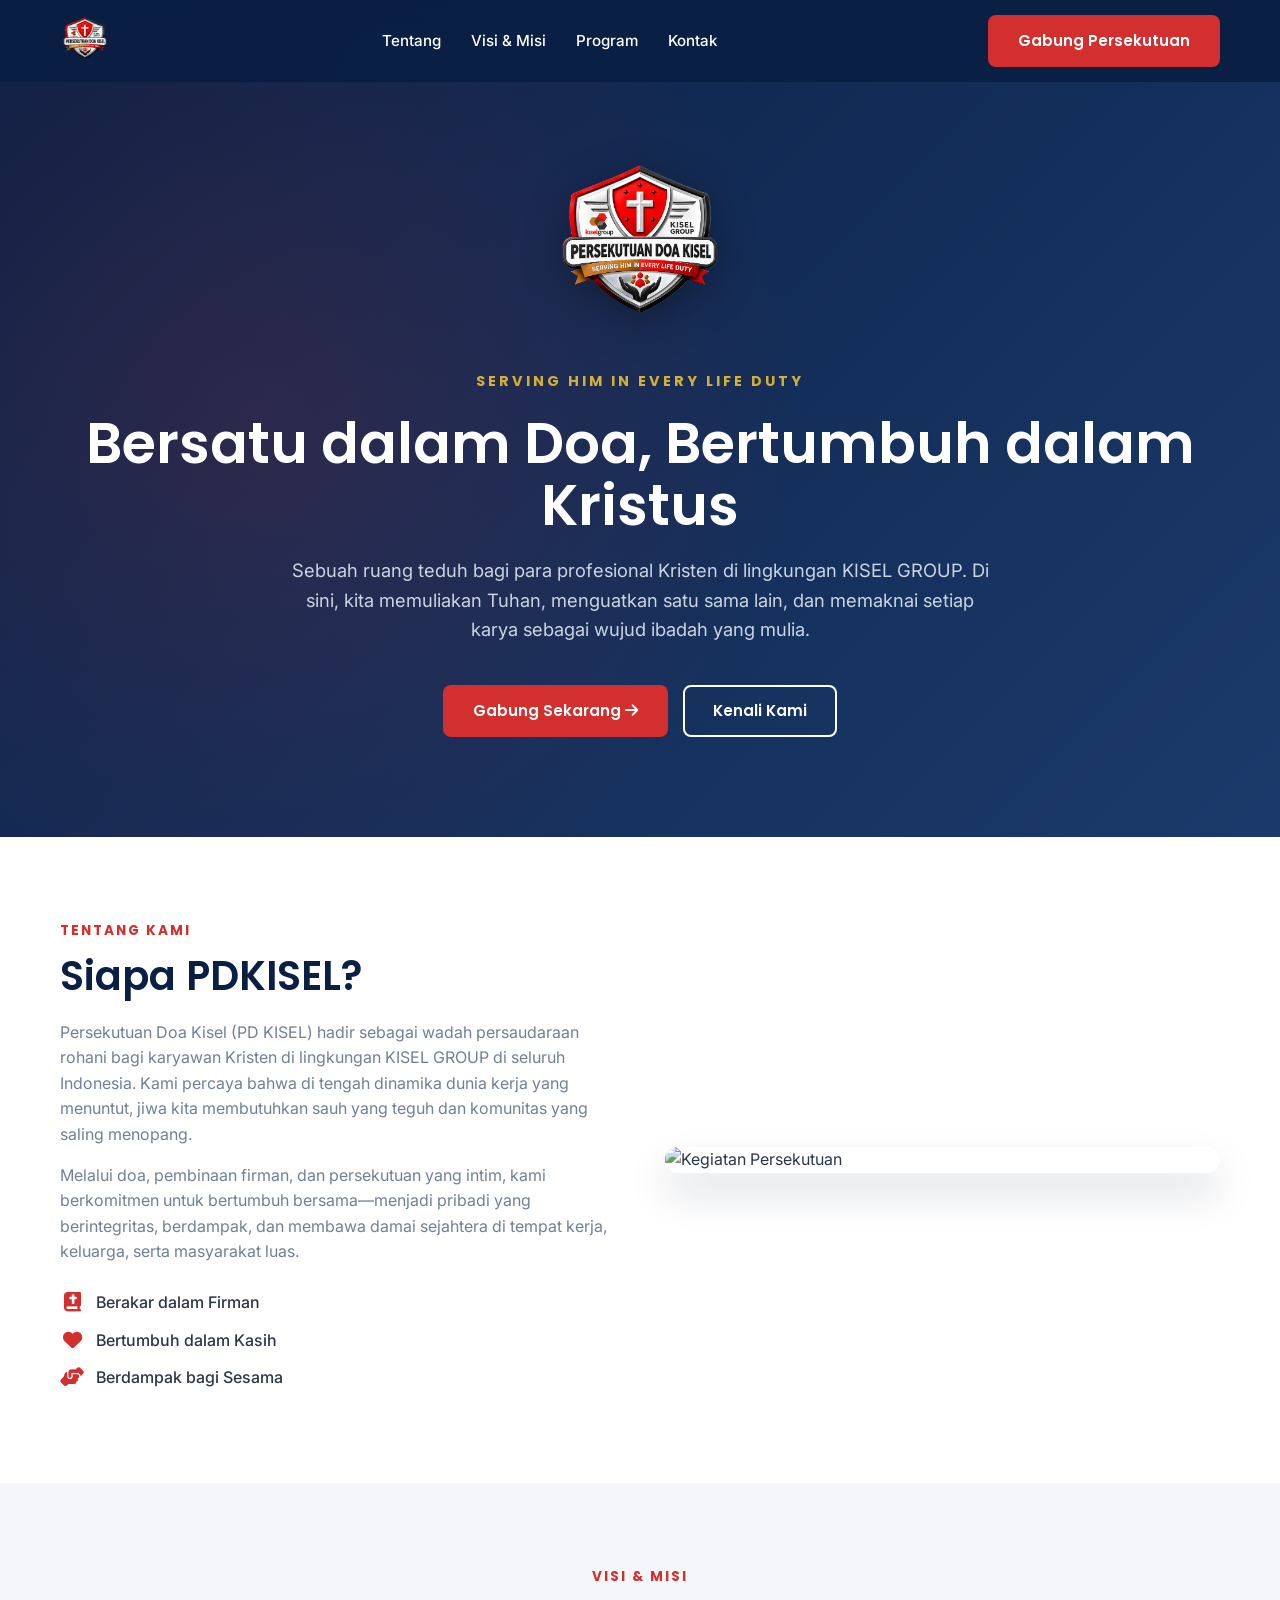
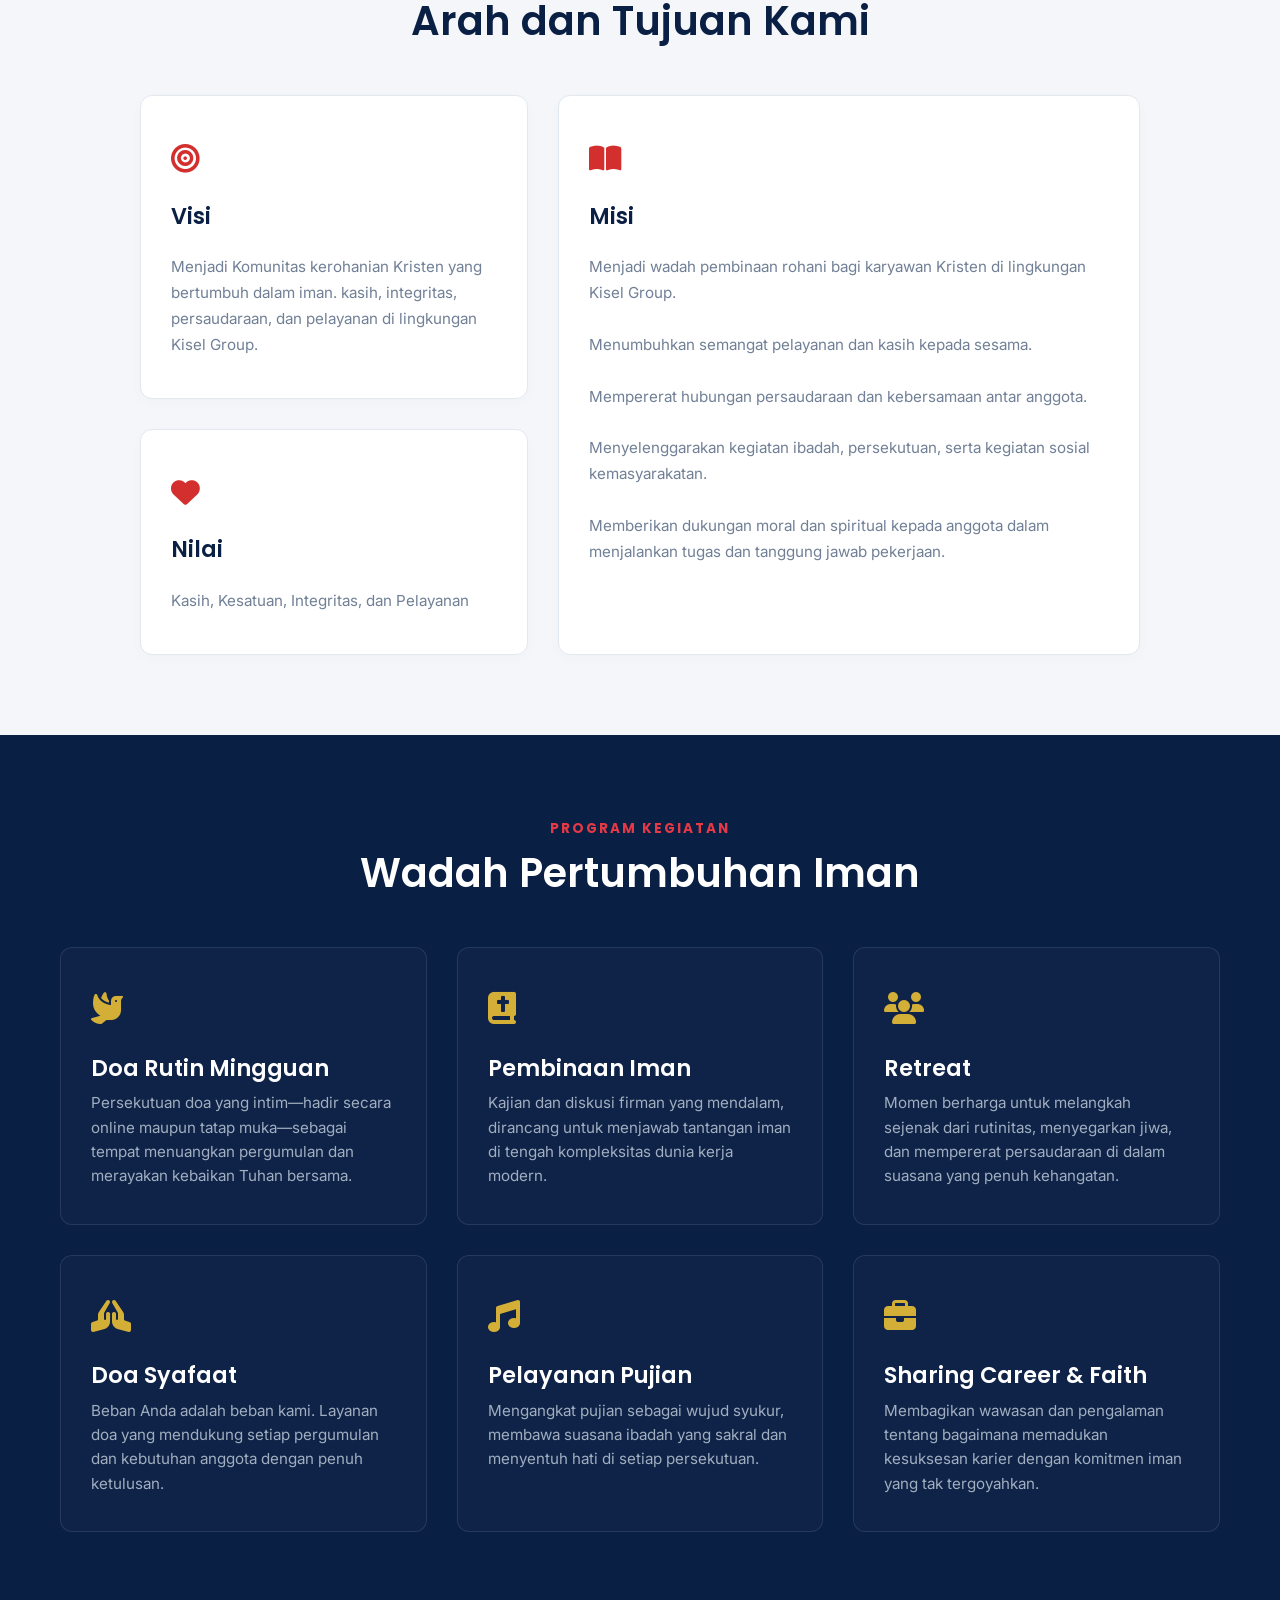
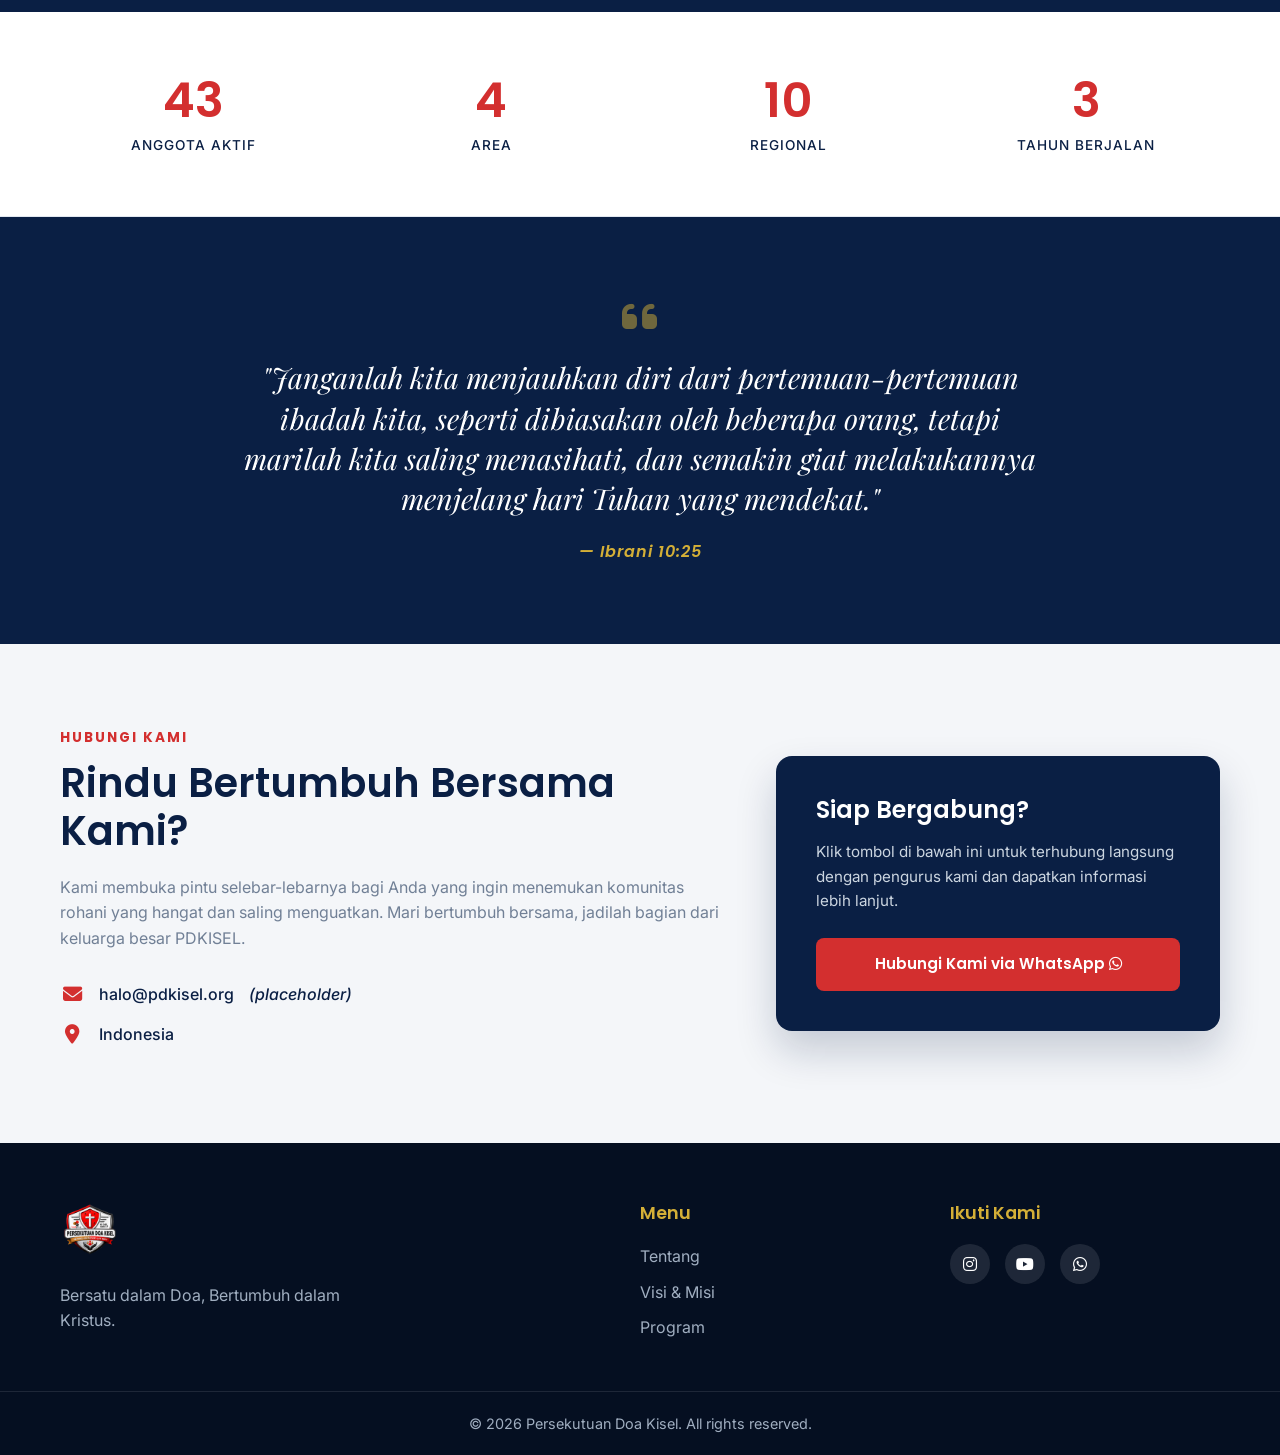
==== index.html @ 34ca2331 "Update index.html" ====
<!DOCTYPE html>
<html lang="id">
<head>
    <meta charset="UTF-8">
    <meta name="viewport" content="width=device-width, initial-scale=1.0">
    <title>Persekutuan Doa Kisel (PDKISEL) - Serving Him in Every Life Duty</title>
    <meta name="description" content="Wadah bagi karyawan Kristen di lingkungan KISEL seluruh Indonesia untuk bertumbuh, saling menguatkan, dan melayani bersama.">
    
    <!-- Google Fonts -->
    <link rel="preconnect" href="https://fonts.googleapis.com">
    <link rel="preconnect" href="https://fonts.gstatic.com" crossorigin>
    <link href="https://fonts.googleapis.com/css2?family=Inter:wght@400;500;600&family=Playfair+Display:ital,wght@1,500&family=Poppins:wght@500;600;700&display=swap" rel="stylesheet">
    
    <!-- Font Awesome untuk Icon -->
    <link rel="stylesheet" href="https://cdnjs.cloudflare.com/ajax/libs/font-awesome/6.4.0/css/all.min.css">
    
    <!-- Link ke CSS UTAMA -->
    <link rel="stylesheet" href="assets/css/style-v3.css">
    
    <!-- Link ke CSS KHUSUS VISI & MISI -->
    <link rel="stylesheet" href="assets/css/visi-misi.css">
</head>
<body>

    <!-- NAVBAR -->
    <header class="navbar" id="navbar">
        <div class="container nav-container">
            <a href="#" class="logo">
                <img src="assets/images/logo-pdkisel.png" alt="Logo PDKISEL">
            </a>
            <nav class="nav-links">
                <a href="#tentang">Tentang</a>
                <a href="#visi-misi">Visi & Misi</a>
                <a href="#program">Program</a>
                <a href="#kontak">Kontak</a>
            </nav>
            <a href="daftar.html" class="btn btn-primary nav-btn">Gabung Persekutuan</a>
            <!-- Mobile Menu Toggle -->
            <div class="menu-toggle" id="mobile-menu">
                <i class="fas fa-bars"></i>
            </div>
        </div>
    </header>

    <!-- SECTION 1: HERO -->
    <section class="hero" id="hero">
        <div class="container hero-content">
            <img src="assets/images/logo-pdkisel.png" alt="Logo PDKISEL Besar" class="hero-logo">
            <span class="tagline" id="hero-tagline">SERVING HIM IN EVERY LIFE DUTY</span>
            <h1 class="hero-title" id="hero-title">Bersatu dalam Doa,<br>Bertumbuh dalam Kristus</h1>
            <p class="hero-subtitle" id="hero-subtitle">Persekutuan Doa Kisel (PDKISEL) adalah wadah bagi karyawan Kristen di lingkungan KISEL seluruh Indonesia untuk bertumbuh, saling menguatkan, dan melayani bersama.</p>
            <div class="hero-buttons">
                <a href="daftar.html" class="btn btn-primary">Gabung Sekarang <i class="fas fa-arrow-right"></i></a>
                <a href="#tentang" class="btn btn-outline">Kenali Kami</a>
            </div>
        </div>
    </section>

    <!-- SECTION 2: TENTANG KAMI -->
    <section class="section section-light" id="tentang">
        <div class="container about-grid">
            <div class="about-text">
                <span class="section-label">TENTANG KAMI</span>
                <h2 id="about-title">Siapa PDKISEL?</h2>
                <p id="about-p1">PDKISEL (Persekutuan Doa Kisel) adalah wadah bagi karyawan Kristen di lingkungan KISEL di seluruh Indonesia untuk bersekutu, berdoa, dan saling menguatkan dalam iman.</p>
                <p id="about-p2">Kami percaya bahwa persekutuan yang sehat adalah fondasi pelayanan yang berdampak — di tempat kerja, keluarga, dan masyarakat.</p>
                <ul class="about-list">
                    <li><i class="fas fa-book-bible"></i> Berakar dalam Firman</li>
                    <li><i class="fas fa-heart"></i> Bertumbuh dalam Kasih</li>
                    <li><i class="fas fa-hands-helping"></i> Berdampak bagi Sesama</li>
                </ul>
            </div>
            <div class="about-image">
                <img id="about-image" src="https://images.unsplash.com/photo-1511632765486-a01980e01a18?ixlib=rb-4.0.3&auto=format&fit=crop&w=800&q=80" alt="Kegiatan Persekutuan">
            </div>
        </div>
    </section>

    <!-- SECTION 3: VISI & MISI -->
    <section class="section section-gray" id="visi-misi">
        <div class="container text-center">
            <span class="section-label">VISI & MISI</span>
            <h2>Arah dan Tujuan Kami</h2>
            <div class="cards-grid">
                <div class="card">
                    <div class="card-icon"><i class="fas fa-bullseye"></i></div>
                    <h3>Visi</h3>
                    <p id="visi-text">Menjadi persekutuan doa karyawan Kristen yang bertumbuh, berdampak, dan memuliakan Kristus di lingkungan KISEL.</p>
                </div>
                <div class="card">
                    <div class="card-icon"><i class="fas fa-book-open"></i></div>
                    <h3>Misi</h3>
                    <p id="misi-text">Membina iman melalui firman, doa, dan persekutuan yang rutin dan relevan.</p>
                </div>
                <div class="card">
                    <div class="card-icon"><i class="fas fa-heart"></i></div>
                    <h3>Nilai</h3>
                    <p id="nilai-text">Kasih, Kesatuan, Integritas, dan Pelayanan.</p>
                </div>
            </div>
        </div>
    </section>

    <!-- SECTION 4: PROGRAM -->
    <section class="section section-dark" id="program" style="background-color: #0A1F44;">
        <div class="container">
            <div class="text-center">
                <span class="section-label" style="color: #E63946;">PROGRAM KEGIATAN</span>
                <h2 class="text-white" id="program-title">Wadah Pertumbuhan Iman</h2>
            </div>
            <div class="program-grid">
                <div class="program-card-custom">
                    <div class="program-icon-custom"><i class="fas fa-dove"></i></div>
                    <div class="program-content">
                        <h3 id="prog1-title">Doa Rutin Mingguan</h3>
                        <p id="prog1-desc">Persekutuan doa yang intim—hadir secara online maupun tatap muka—sebagai tempat menuangkan pergumulan dan merayakan kebaikan Tuhan bersama.</p>
                    </div>
                </div>
                <div class="program-card-custom">
                    <div class="program-icon-custom"><i class="fas fa-book-bible"></i></div>
                    <div class="program-content">
                        <h3 id="prog2-title">Pembinaan Iman</h3>
                        <p id="prog2-desc">Kajian dan diskusi firman yang mendalam, dirancang untuk menjawab tantangan iman di tengah kompleksitas dunia kerja modern.</p>
                    </div>
                </div>
                <div class="program-card-custom">
                    <div class="program-icon-custom"><i class="fas fa-users"></i></div>
                    <div class="program-content">
                        <h3 id="prog3-title">Retreat</h3>
                        <p id="prog3-desc">Momen berharga untuk melangkah sejenak dari rutinitas, menyegarkan jiwa, dan mempererat persaudaraan di dalam suasana yang penuh kehangatan.</p>
                    </div>
                </div>
                <div class="program-card-custom">
                    <div class="program-icon-custom"><i class="fas fa-praying-hands"></i></div>
                    <div class="program-content">
                        <h3 id="prog4-title">Doa Syafaat</h3>
                        <p id="prog4-desc">Beban Anda adalah beban kami. Layanan doa yang mendukung setiap pergumulan dan kebutuhan anggota dengan penuh ketulusan.</p>
                    </div>
                </div>
                <div class="program-card-custom">
                    <div class="program-icon-custom"><i class="fas fa-music"></i></div>
                    <div class="program-content">
                        <h3 id="prog5-title">Pelayanan Pujian</h3>
                        <p id="prog5-desc">Mengangkat pujian sebagai wujud syukur, membawa suasana ibadah yang sakral dan menyentuh hati di setiap persekutuan.</p>
                    </div>
                </div>
                <div class="program-card-custom">
                    <div class="program-icon-custom"><i class="fas fa-briefcase"></i></div>
                    <div class="program-content">
                        <h3 id="prog6-title">Sharing Career & Faith</h3>
                        <p id="prog6-desc">Membagikan wawasan dan pengalaman tentang bagaimana memadukan kesuksesan karier dengan komitmen iman yang tak tergoyahkan.</p>
                    </div>
                </div>
            </div>
        </div>
    </section>

    <!-- SECTION 5: STATISTIK -->
    <section class="section section-light stats-section">
        <div class="container stats-grid">
            <div class="stat-item">
                <h3 class="counter" data-target="100">0</h3>
                <p>Anggota Aktif</p>
            </div>
            <div class="stat-item">
                <h3 class="counter" data-target="4">0</h3>
                <p>Area</p>
            </div>
            <div class="stat-item">
                <h3 class="counter" data-target="10">0</h3>
                <p>Regional</p>
            </div>
            <div class="stat-item">
                <h3 class="counter" data-target="3">0</h3>
                <p>Tahun Berjalan</p>
            </div>
        </div>
    </section>

    <!-- SECTION 6: AYAT FIRMAN -->
    <section class="section verse-section">
        <div class="container text-center">
            <i class="fas fa-quote-left quote-icon"></i>
            <blockquote class="verse-text">
                "Janganlah kita menjauhkan diri dari pertemuan-pertemuan ibadah kita, seperti dibiasakan oleh beberapa orang, tetapi marilah kita saling menasihati, dan semakin giat melakukannya menjelang hari Tuhan yang mendekat."
            </blockquote>
            <cite class="verse-cite">— Ibrani 10:25</cite>
        </div>
    </section>

    <!-- SECTION 7: KONTAK / CTA -->
    <section class="section section-gray" id="kontak">
        <div class="container contact-grid">
            <div class="contact-text">
                <span class="section-label">HUBUNGI KAMI</span>
                <h2>Rindu Bertumbuh Bersama Kami?</h2>
                <p>Kami membuka pintu selebar-lebarnya bagi Anda yang ingin menemukan komunitas rohani yang hangat dan saling menguatkan. Mari bertumbuh bersama, jadilah bagian dari keluarga besar PDKISEL.</p>
                <div class="contact-info">
                    <p><i class="fas fa-envelope"></i> halo@pdkisel.org <em>(placeholder)</em></p>
                    <p><i class="fas fa-map-marker-alt"></i> Indonesia</p>
                </div>
            </div>
            <div class="contact-cta-box">
                <h3>Siap Bergabung?</h3>
                <p>Klik tombol di bawah ini untuk terhubung langsung dengan pengurus kami dan dapatkan informasi lebih lanjut.</p>
                <a href="https://wa.me/6282195277708" target="_blank" class="btn btn-primary btn-block">Hubungi Kami via WhatsApp <i class="fab fa-whatsapp"></i></a>
            </div>
        </div>
    </section>

    <!-- FOOTER -->
    <footer class="footer">
        <div class="container footer-grid">
            <div class="footer-brand">
                <img src="assets/images/logo-pdkisel.png" alt="Logo PDKISEL" class="footer-logo">
                <p>Bersatu dalam Doa, Bertumbuh dalam Kristus.</p>
            </div>
            <div class="footer-links">
                <h4>Menu</h4>
                <a href="#tentang">Tentang</a>
                <a href="#visi-misi">Visi & Misi</a>
                <a href="#program">Program</a>
            </div>
            <div class="footer-social">
                <h4>Ikuti Kami</h4>
                <div class="social-icons">
                    <a href="#"><i class="fab fa-instagram"></i></a>
                    <a href="#"><i class="fab fa-youtube"></i></a>
                    <a href="#"><i class="fab fa-whatsapp"></i></a>
                </div>
            </div>
        </div>
        <div class="footer-bottom">
            <p>&copy; 2026 Persekutuan Doa Kisel. All rights reserved.</p>
        </div>
    </footer>

    <!-- Link ke JS -->
    <script src="assets/js/main-v2.js"></script>

    <!-- SCRIPT UNTUK MEMBACA DATA DARI CMS -->
    <script>
      fetch('./content/hero.json') 
        .then(response => response.json())
        .then(data => {
          if(data.tagline) document.getElementById('hero-tagline').innerText = data.tagline;
          if(data.title) document.getElementById('hero-title').innerText = data.title;
          if(data.subtitle) document.getElementById('hero-subtitle').innerText = data.subtitle;
        })
        .catch(error => console.log('Data Hero belum siap:', error));

      fetch('./content/about.json')
        .then(response => response.json())
        .then(data => {
          if(data.title) document.getElementById('about-title').innerText = data.title;
          if(data.paragraph1) document.getElementById('about-p1').innerText = data.paragraph1;
          if(data.paragraph2) document.getElementById('about-p2').innerText = data.paragraph2;
          if(data.image) document.getElementById('about-image').src = data.image;
        })
        .catch(error => console.log('Data About belum siap:', error));

      fetch('./content/visi_misi.json')
        .then(response => response.json())
        .then(data => {
          if(data.visi) document.getElementById('visi-text').innerText = data.visi;
          if(data.misi) {
              let misiTeks = data.misi.replace(/\n/g, '<br>');
              document.getElementById('misi-text').innerHTML = misiTeks;
          }
          if(data.nilai) document.getElementById('nilai-text').innerText = data.nilai;
        })
        .catch(error => console.log('Data Visi Misi belum siap:', error));

      fetch('./content/program.json')
        .then(response => response.json())
        .then(data => {
          if(data.title) document.getElementById('program-title').innerText = data.title;
          for(let i = 1; i <= 6; i++) {
            if(data['prog' + i]) {
              document.getElementById('prog' + i + '-title').innerText = data['prog' + i].title;
              document.getElementById('prog' + i + '-desc').innerText = data['prog' + i].desc;
            }
          }
        })
        .catch(error => console.log('Data Program belum siap:', error));
    </script>
</body>
</html>
---- assets/css/style-v3.css ----
/* =========================================
   VARIABEL & RESET DASAR
========================================= */
:root {
    --navy-deep: #0A1F44;
    --navy-light: #1B3A6B;
    --merah-kisel: #D32F2F;
    --merah-hover: #B71C1C;
    --emas: #D4AF37;
    --putih: #FFFFFF;
    --abu-terang: #F4F6F9;
    --teks-gelap: #2D3748;
    --teks-abu: #718096;
    
    --font-heading: 'Poppins', sans-serif;
    --font-body: 'Inter', sans-serif;
    --font-quote: 'Playfair Display', serif;
}

* {
    margin: 0;
    padding: 0;
    box-sizing: border-box;
}

html, body {
    scroll-behavior: smooth;
    max-width: 100% !important;
    overflow-x: hidden !important; /* Mencegah layar bergeser ke samping */
}

body {
    font-family: var(--font-body);
    color: var(--teks-gelap);
    line-height: 1.6;
    background-color: var(--putih);
}

h1, h2, h3, h4 {
    font-family: var(--font-heading);
    font-weight: 600;
    line-height: 1.2;
}

a {
    text-decoration: none;
    color: inherit;
}

ul {
    list-style: none;
}

img {
    max-width: 100%;
    height: auto;
    display: block;
}

/* =========================================
   UTILITY & LAYOUT
========================================= */
.container {
    width: 100%;
    max-width: 1200px;
    margin: 0 auto;
    padding: 0 20px;
}

.section {
    padding: 80px 0;
}

.section-light { background-color: var(--putih); }
.section-gray { background-color: var(--abu-terang); }
.section-dark { background-color: var(--navy-deep); color: var(--putih); }

.text-center { text-align: center; }
.text-white { color: var(--putih); }
.text-gold { color: var(--emas); }

.section-label {
    display: inline-block;
    font-family: var(--font-heading);
    font-size: 0.85rem;
    font-weight: 700;
    letter-spacing: 2px;
    color: var(--merah-kisel);
    margin-bottom: 10px;
    text-transform: uppercase;
}

h2 {
    font-size: 2.5rem;
    margin-bottom: 20px;
    color: var(--navy-deep);
}

.section-dark h2 { color: var(--putih); }

/* =========================================
   BUTTONS
========================================= */
.btn {
    display: inline-block;
    padding: 12px 28px;
    border-radius: 8px;
    font-family: var(--font-heading);
    font-weight: 600;
    font-size: 0.95rem;
    transition: all 0.3s ease;
    cursor: pointer;
    border: 2px solid transparent;
}

.btn-primary {
    background-color: var(--merah-kisel);
    color: var(--putih);
}

.btn-primary:hover {
    background-color: var(--merah-hover);
    transform: translateY(-2px);
    box-shadow: 0 4px 12px rgba(211, 47, 47, 0.3);
}

.btn-outline {
    background-color: transparent;
    color: var(--putih);
    border-color: var(--putih);
}

.btn-outline:hover {
    background-color: var(--putih);
    color: var(--navy-deep);
}

.btn-block {
    display: block;
    width: 100%;
    text-align: center;
}

/* =========================================
   NAVBAR
========================================= */
.navbar {
    position: fixed;
    top: 0;
    left: 0;
    width: 100%;
    background-color: rgba(10, 31, 68, 0.95);
    backdrop-filter: blur(10px);
    z-index: 1000;
    padding: 15px 0;
    transition: all 0.3s ease;
}

.nav-container {
    display: flex;
    justify-content: space-between;
    align-items: center;
}

.logo img {
    height: 50px;
    width: auto;
}

.nav-links {
    display: flex;
    gap: 30px;
}

.nav-links a {
    color: var(--putih);
    font-weight: 500;
    font-size: 0.95rem;
    transition: color 0.3s;
}

.nav-links a:hover {
    color: var(--emas);
}

.menu-toggle {
    display: none;
    color: var(--putih);
    font-size: 1.5rem;
    cursor: pointer;
}

/* =========================================
   HERO SECTION
========================================= */
.hero {
    background: linear-gradient(135deg, var(--navy-deep) 0%, var(--navy-light) 100%);
    color: var(--putih);
    padding: 160px 0 100px;
    text-align: center;
    position: relative;
    overflow: hidden;
}

.hero::before {
    content: '';
    position: absolute;
    top: 0; left: 0; right: 0; bottom: 0;
    background-image: radial-gradient(circle at 20% 50%, rgba(211, 47, 47, 0.15) 0%, transparent 50%);
    pointer-events: none;
}

.hero-content {
    position: relative;
    z-index: 1;
}

.hero-logo {
    height: 180px;
    margin: 0 auto 30px;
    filter: drop-shadow(0 10px 20px rgba(0,0,0,0.3));
}

.tagline {
    display: block;
    font-family: var(--font-heading);
    font-size: 0.9rem;
    font-weight: 700;
    letter-spacing: 3px;
    color: var(--emas);
    margin-bottom: 20px;
}

.hero-title {
    font-size: 3.5rem;
    margin-bottom: 20px;
    line-height: 1.1;
}

.hero-subtitle {
    font-size: 1.15rem;
    max-width: 700px;
    margin: 0 auto 40px;
    color: #cbd5e0;
}

.hero-buttons {
    display: flex;
    gap: 15px;
    justify-content: center;
    flex-wrap: wrap;
}

/* =========================================
   ABOUT SECTION
========================================= */
.about-grid {
    display: grid;
    grid-template-columns: 1fr 1fr;
    gap: 50px;
    align-items: center;
}

.about-text h2 {
    margin-bottom: 20px;
}

.about-text p {
    margin-bottom: 15px;
    color: var(--teks-abu);
}

.about-list {
    margin-top: 25px;
}

.about-list li {
    font-weight: 500;
    margin-bottom: 12px;
    display: flex;
    align-items: center;
    gap: 12px;
}

.about-list i {
    color: var(--merah-kisel);
    font-size: 1.2rem;
    width: 24px;
    text-align: center;
}

.about-image img {
    border-radius: 16px;
    box-shadow: 0 20px 40px rgba(10, 31, 68, 0.15);
}

/* =========================================
   VISI & MISI (LAYOUT 2 KOLOM)
========================================= */
#visi-misi .cards-grid {
    display: grid !important;
    grid-template-columns: 1fr 1.5fr !important; 
    grid-template-rows: auto auto !important;
    gap: 30px !important;
    align-items: stretch !important;
    max-width: 1000px !important;
    margin: 50px auto 0 auto !important;
}

#visi-misi .card {
    background: #FFFFFF;
    border: 1px solid #E2E8F0;
    border-radius: 12px;
    padding: 40px 30px;
    display: flex;
    flex-direction: column;
    gap: 15px;
    transition: all 0.3s ease;
    box-shadow: 0 4px 15px rgba(0,0,0,0.02);
    justify-content: flex-start !important;
    height: auto !important;
}

#visi-misi .cards-grid > .card:nth-child(1) { /* Visi */
    grid-column: 1 / 2 !important;
    grid-row: 1 / 2 !important;
}
#visi-misi .cards-grid > .card:nth-child(2) { /* Misi */
    grid-column: 2 / 3 !important;
    grid-row: 1 / 3 !important; /* Memanjang ke bawah */
    height: 100% !important;
}
#visi-misi .cards-grid > .card:nth-child(3) { /* Nilai */
    grid-column: 1 / 2 !important;
    grid-row: 2 / 3 !important;
}

#visi-misi .card:hover {
    box-shadow: 0 10px 25px rgba(10, 31, 68, 0.08);
    transform: translateY(-5px);
    border-color: #D32F2F;
}

#visi-misi .card-icon {
    font-size: 1.8rem;
    color: #D32F2F; 
    text-align: left !important;
    margin-bottom: 5px;
}

#visi-misi .card h3 {
    font-size: 1.4rem;
    color: var(--navy-deep);
    text-align: left !important;
    margin-bottom: 10px;
    font-family: var(--font-heading);
}

#visi-misi .card p {
    color: var(--teks-abu);
    font-size: 0.95rem;
    line-height: 1.7;
    text-align: left !important;
}

/* Pengaturan Teks Misi (Tabel di CMS) */
#misi-text {
    text-align: left !important;
    font-size: 0.9rem;
    line-height: 1.8;
    width: 100%;
}

#misi-text table {
    width: 100%;
    border-collapse: collapse;
}

#misi-text td {
    vertical-align: top;
    padding-bottom: 12px;
}

/* =========================================
   PROGRAM KEGIATAN
========================================= */
.program-grid {
    display: grid;
    grid-template-columns: repeat(auto-fit, minmax(320px, 1fr));
    gap: 30px;
    margin-top: 50px;
}

.program-card-custom {
    background: rgba(255, 255, 255, 0.02);
    border: 1px solid rgba(255, 255, 255, 0.1);
    border-radius: 12px;
    padding: 35px 30px;
    display: flex;
    flex-direction: column;
    gap: 20px;
    transition: all 0.3s ease;
}

.program-card-custom:hover {
    background: rgba(255, 255, 255, 0.05);
    border-color: rgba(230, 57, 70, 0.5);
    transform: translateY(-5px);
}

.program-icon-custom {
    font-size: 2rem;
    color: #D4AF37;
    text-align: left;
}

.program-content h3 {
    color: #FFFFFF;
    font-size: 1.4rem;
    margin-bottom: 10px;
    font-family: var(--font-heading);
}

.program-content p {
    color: #a0aec0;
    font-size: 0.95rem;
    line-height: 1.6;
}

/* =========================================
   STATS SECTION
========================================= */
.stats-section {
    padding: 60px 0;
    background-color: var(--putih);
    border-bottom: 1px solid #e2e8f0;
}

.stats-grid {
    display: grid;
    grid-template-columns: repeat(4, 1fr);
    gap: 30px;
    text-align: center;
}

.stat-item h3 {
    font-size: 3rem;
    color: var(--merah-kisel);
    margin-bottom: 5px;
}

.stat-item p {
    font-weight: 500;
    color: var(--navy-deep);
    text-transform: uppercase;
    letter-spacing: 1px;
    font-size: 0.85rem;
}

/* =========================================
   VERSE SECTION
========================================= */
.verse-section {
    background-color: var(--navy-deep);
    color: var(--putih);
    padding: 80px 0;
}

.quote-icon {
    font-size: 2.5rem;
    color: var(--emas);
    margin-bottom: 20px;
    opacity: 0.5;
}

.verse-text {
    font-family: var(--font-quote);
    font-size: 1.8rem;
    line-height: 1.4;
    max-width: 800px;
    margin: 0 auto 20px;
    font-style: italic;
}

.verse-cite {
    font-family: var(--font-heading);
    font-weight: 600;
    color: var(--emas);
    font-size: 1rem;
    letter-spacing: 1px;
}

/* =========================================
   CONTACT SECTION
========================================= */
.contact-grid {
    display: grid;
    grid-template-columns: 1.5fr 1fr;
    gap: 50px;
    align-items: center;
}

.contact-text h2 {
    margin-bottom: 20px;
}

.contact-text p {
    color: var(--teks-abu);
    margin-bottom: 30px;
}

.contact-info p {
    display: flex;
    align-items: center;
    gap: 15px;
    margin-bottom: 15px;
    color: var(--navy-deep);
    font-weight: 500;
}

.contact-info i {
    color: var(--merah-kisel);
    font-size: 1.2rem;
    width: 24px;
    text-align: center;
}

.contact-cta-box {
    background: var(--navy-deep);
    padding: 40px;
    border-radius: 16px;
    color: var(--putih);
    box-shadow: 0 20px 40px rgba(10, 31, 68, 0.2);
}

.contact-cta-box h3 {
    font-size: 1.5rem;
    margin-bottom: 15px;
}

.contact-cta-box p {
    color: #cbd5e0;
    margin-bottom: 25px;
    font-size: 0.95rem;
}

/* =========================================
   FOOTER
========================================= */
.footer {
    background-color: #050f21;
    color: var(--putih);
    padding: 60px 0 20px;
}

.footer-grid {
    display: grid;
    grid-template-columns: 2fr 1fr 1fr;
    gap: 40px;
    margin-bottom: 40px;
}

.footer-logo {
    height: 60px;
    margin-bottom: 20px;
}

.footer-brand p {
    color: #a0aec0;
    max-width: 300px;
}

.footer h4 {
    font-family: var(--font-heading);
    color: var(--emas);
    margin-bottom: 20px;
    font-size: 1.1rem;
}

.footer-links a {
    display: block;
    color: #a0aec0;
    margin-bottom: 10px;
    transition: color 0.3s;
}

.footer-links a:hover {
    color: var(--putih);
}

.social-icons {
    display: flex;
    gap: 15px;
}

.social-icons a {
    display: flex;
    align-items: center;
    justify-content: center;
    width: 40px;
    height: 40px;
    border-radius: 50%;
    background: rgba(255,255,255,0.1);
    color: var(--putih);
    transition: all 0.3s ease;
}

.social-icons a:hover {
    background: var(--merah-kisel);
    transform: translateY(-3px);
}

.footer-bottom {
    border-top: 1px solid rgba(255,255,255,0.1);
    padding-top: 20px;
    text-align: center;
    color: #a0aec0;
    font-size: 0.9rem;
}

/* =========================================
   RESPONSIVE DESIGN (MOBILE)
========================================= */
@media (max-width: 768px) {
    .hero-title { font-size: 2.2rem; }
    .hero-logo { height: 120px; }
    h2 { font-size: 2rem; }
    
    .nav-links { display: none; }
    .nav-btn { display: none; }
    .menu-toggle { display: block; }
    
    .about-grid,
    .contact-grid {
        grid-template-columns: 1fr;
        gap: 30px;
    }
    
    .about-image { order: -1; }
    
    .stats-grid {
        grid-template-columns: 1fr 1fr;
        gap: 20px;
    }
    
    .footer-grid {
        grid-template-columns: 1fr;
        text-align: center;
    }
    
    .footer-brand p { margin: 0 auto; }
    .social-icons { justify-content: center; }

    /* Reset layout 2 kolom menjadi 1 kolom di HP */
    #visi-misi .cards-grid {
        grid-template-columns: 1fr !important;
        grid-template-rows: auto !important;
    }
    #visi-misi .cards-grid > .card:nth-child(1),
    #visi-misi .cards-grid > .card:nth-child(2),
    #visi-misi .cards-grid > .card:nth-child(3) {
        grid-column: 1 / 2 !important;
        grid-row: auto !important;
    }

    /* Perbaikan Kunci Layar HP */
    .container, .section, .hero, .footer {
        width: 100% !important;
        overflow-x: hidden !important;
    }
    
    .card, .program-card-custom {
        width: 100% !important;
        margin: 0 auto !important;
    }

    /* Memperbaiki tabel misi agar tidak merusak layout di HP */
    #misi-text table {
        display: block;
        width: 100%;
        overflow-x: auto;
    }
}

.nav-links.active {
    display: flex !important;
    flex-direction: column !important;
    position: fixed !important;
    top: 70px !important;
    left: 0 !important;
    width: 100% !important;
    height: 100vh !important;
    background-color: #0A1F44 !important;
    padding: 40px 20px !important;
    z-index: 99999 !important;
    gap: 20px !important;
    margin: 0 !important;
}

.nav-links.active a {
    color: white !important;
    font-size: 1.2rem !important;
    padding: 15px 0 !important;
    border-bottom: 1px solid rgba(255,255,255,0.1) !important;
    text-align: center !important;
    width: 100% !important;
}
---- assets/css/visi-misi.css ----
/* =========================================
   LAYOUT 2 KOLOM: VISI/NILAI (KIRI) & MISI (KANAN)
========================================= */
#visi-misi .cards-grid {
    display: grid !important;
    grid-template-columns: 1fr 1.5fr !important;
    grid-template-rows: auto auto !important;
    gap: 30px !important;
    align-items: start !important;
    max-width: 1000px !important;
    margin: 50px auto 0 auto !important;
}

#visi-misi .cards-grid > .card:nth-child(2) {
    grid-column: 2 / 3 !important;
    grid-row: 1 / 3 !important;
    height: 100% !important;
}

#visi-misi .cards-grid > .card:nth-child(1) {
    grid-column: 1 / 2 !important;
    grid-row: 1 / 2 !important;
}

#visi-misi .cards-grid > .card:nth-child(3) {
    grid-column: 1 / 2 !important;
    grid-row: 2 / 3 !important;
}

@media (max-width: 768px) {
    #visi-misi .cards-grid {
        grid-template-columns: 1fr !important;
        grid-template-rows: auto !important;
    }
    #visi-misi .cards-grid > .card {
        grid-column: 1 / 2 !important;
        grid-row: auto !important;
    }
}
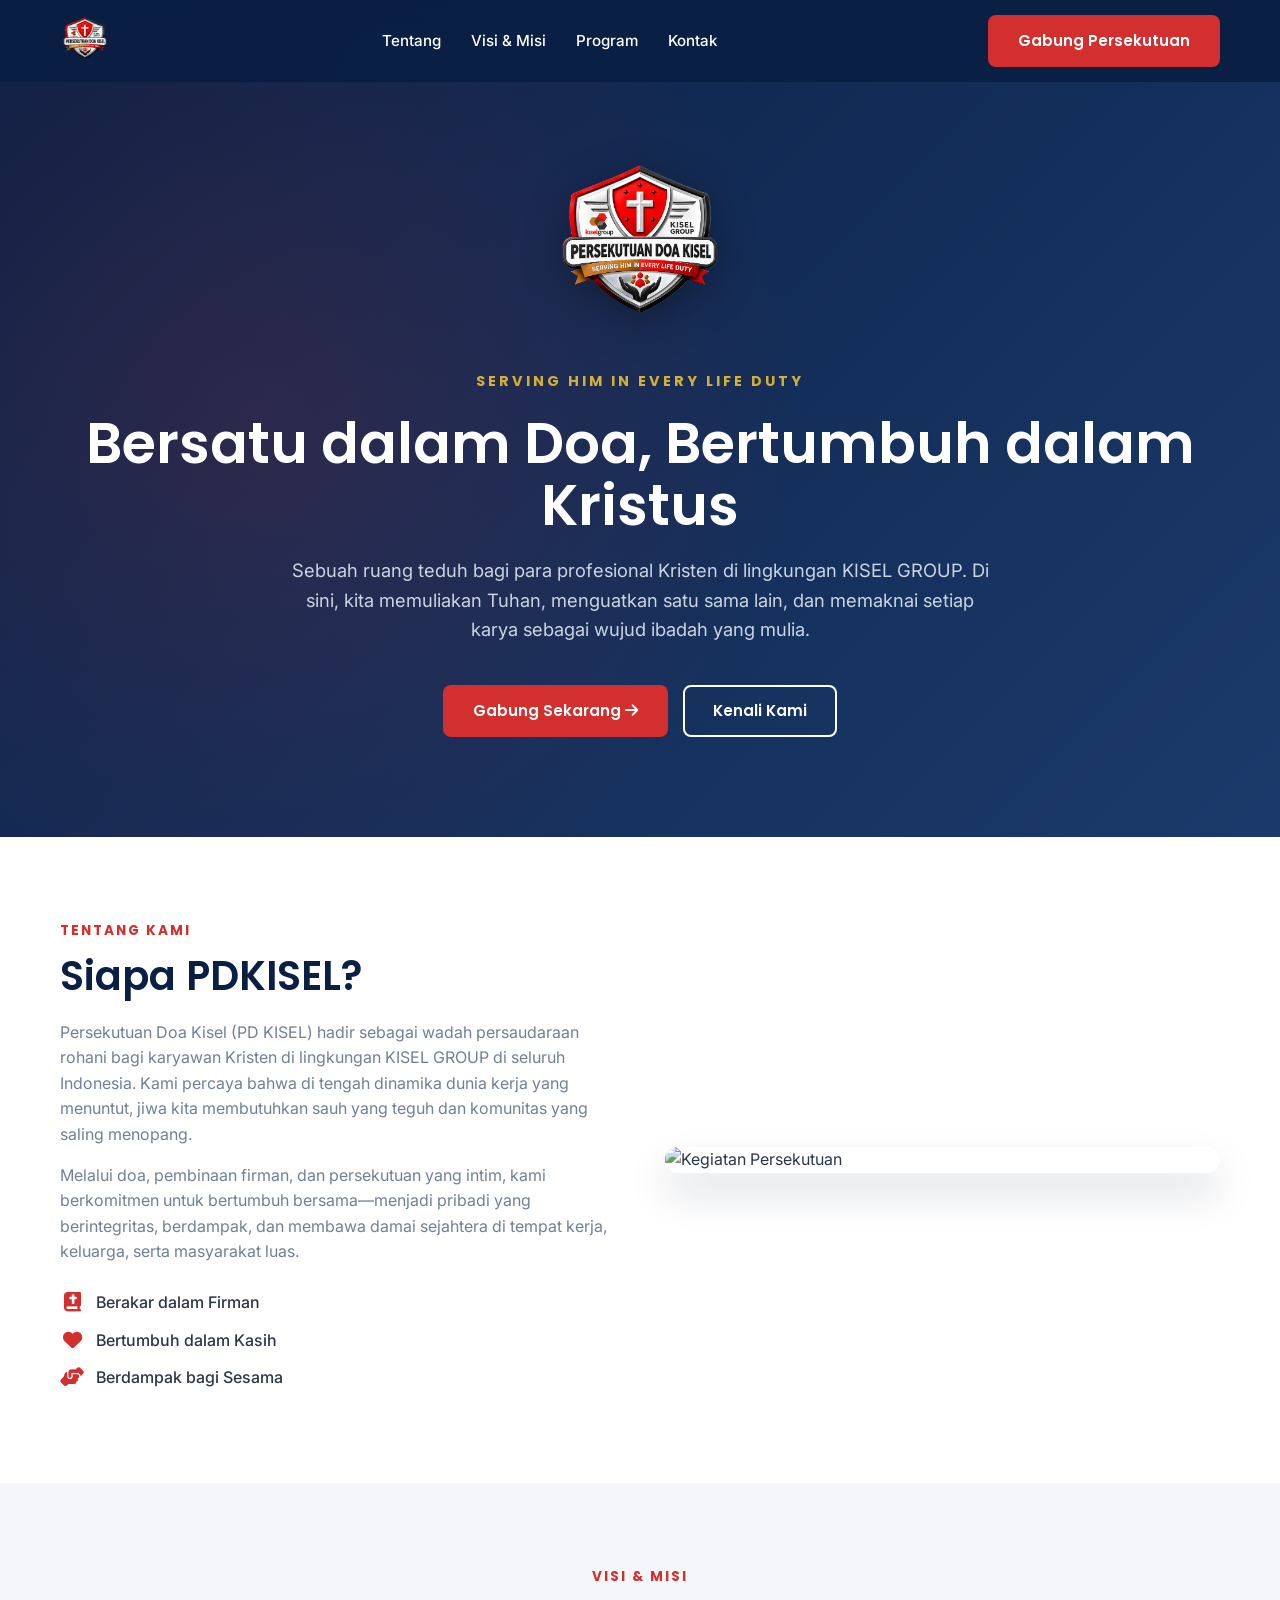
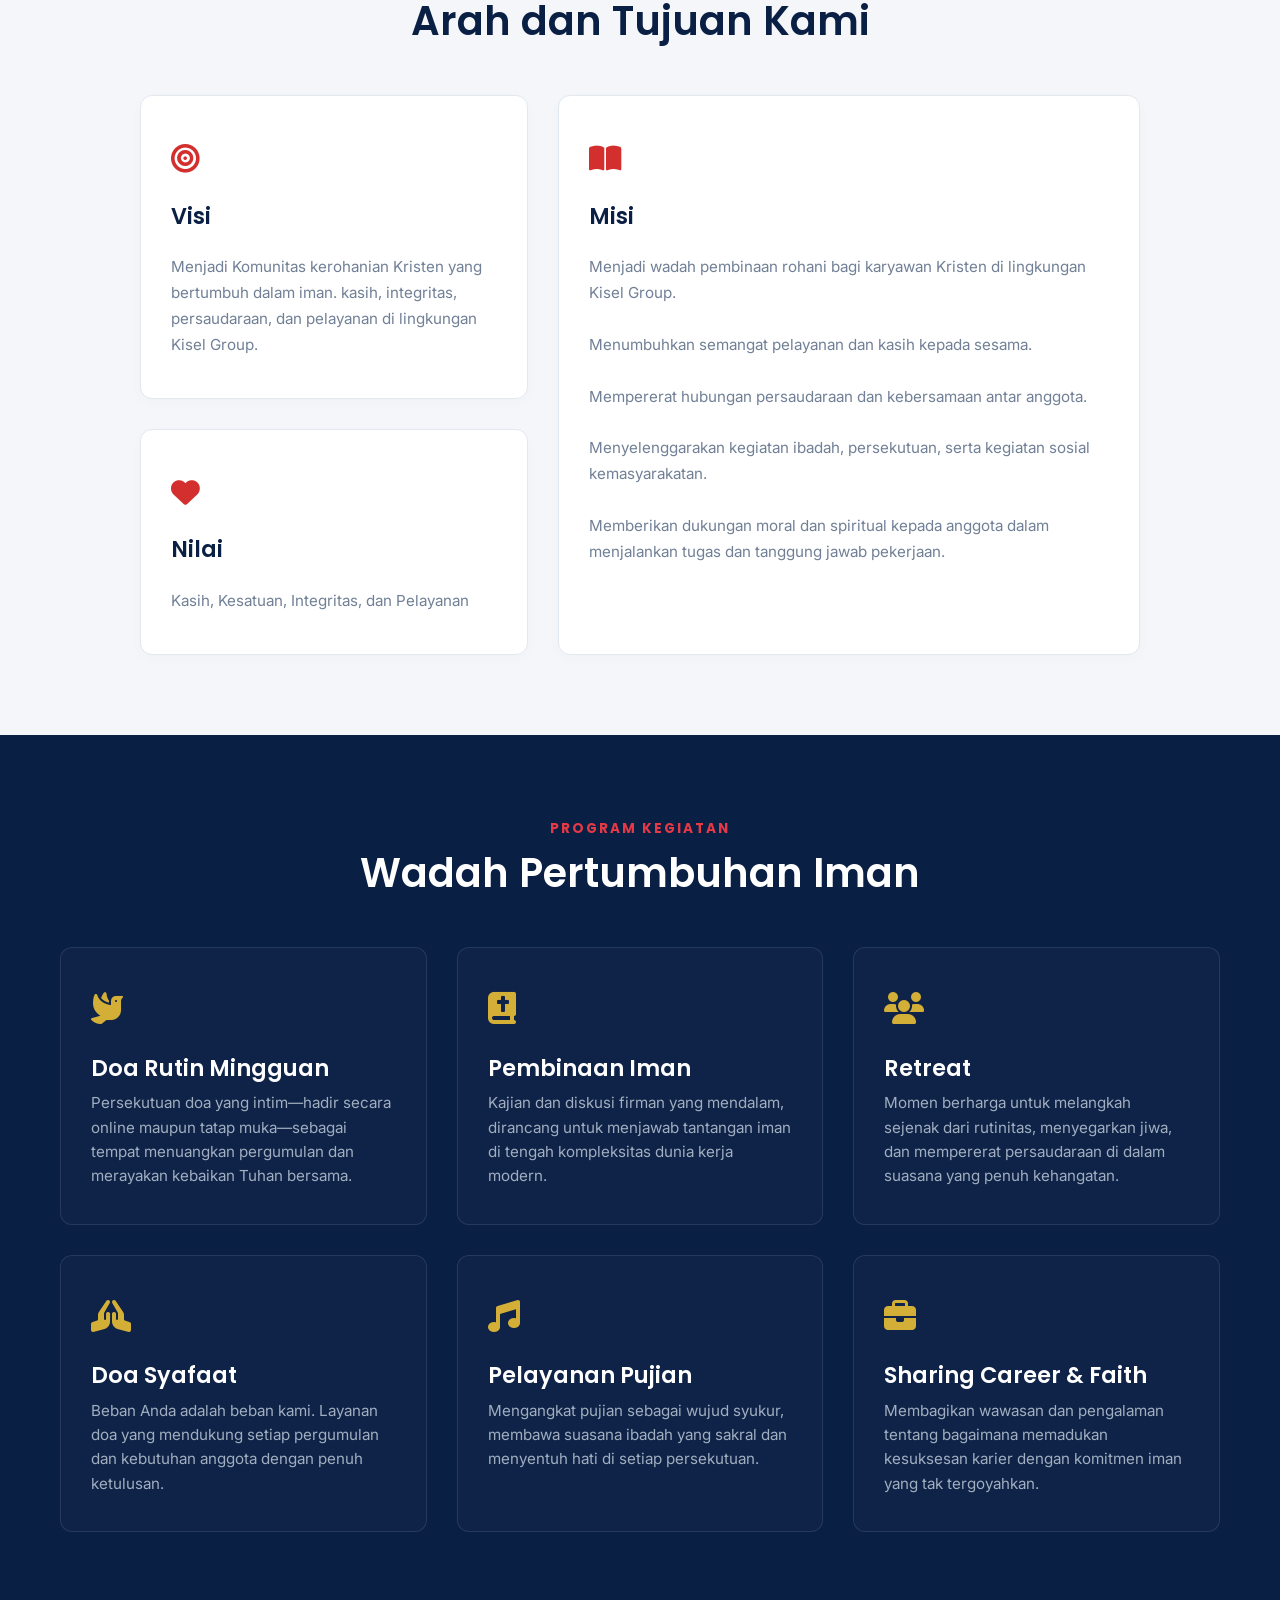
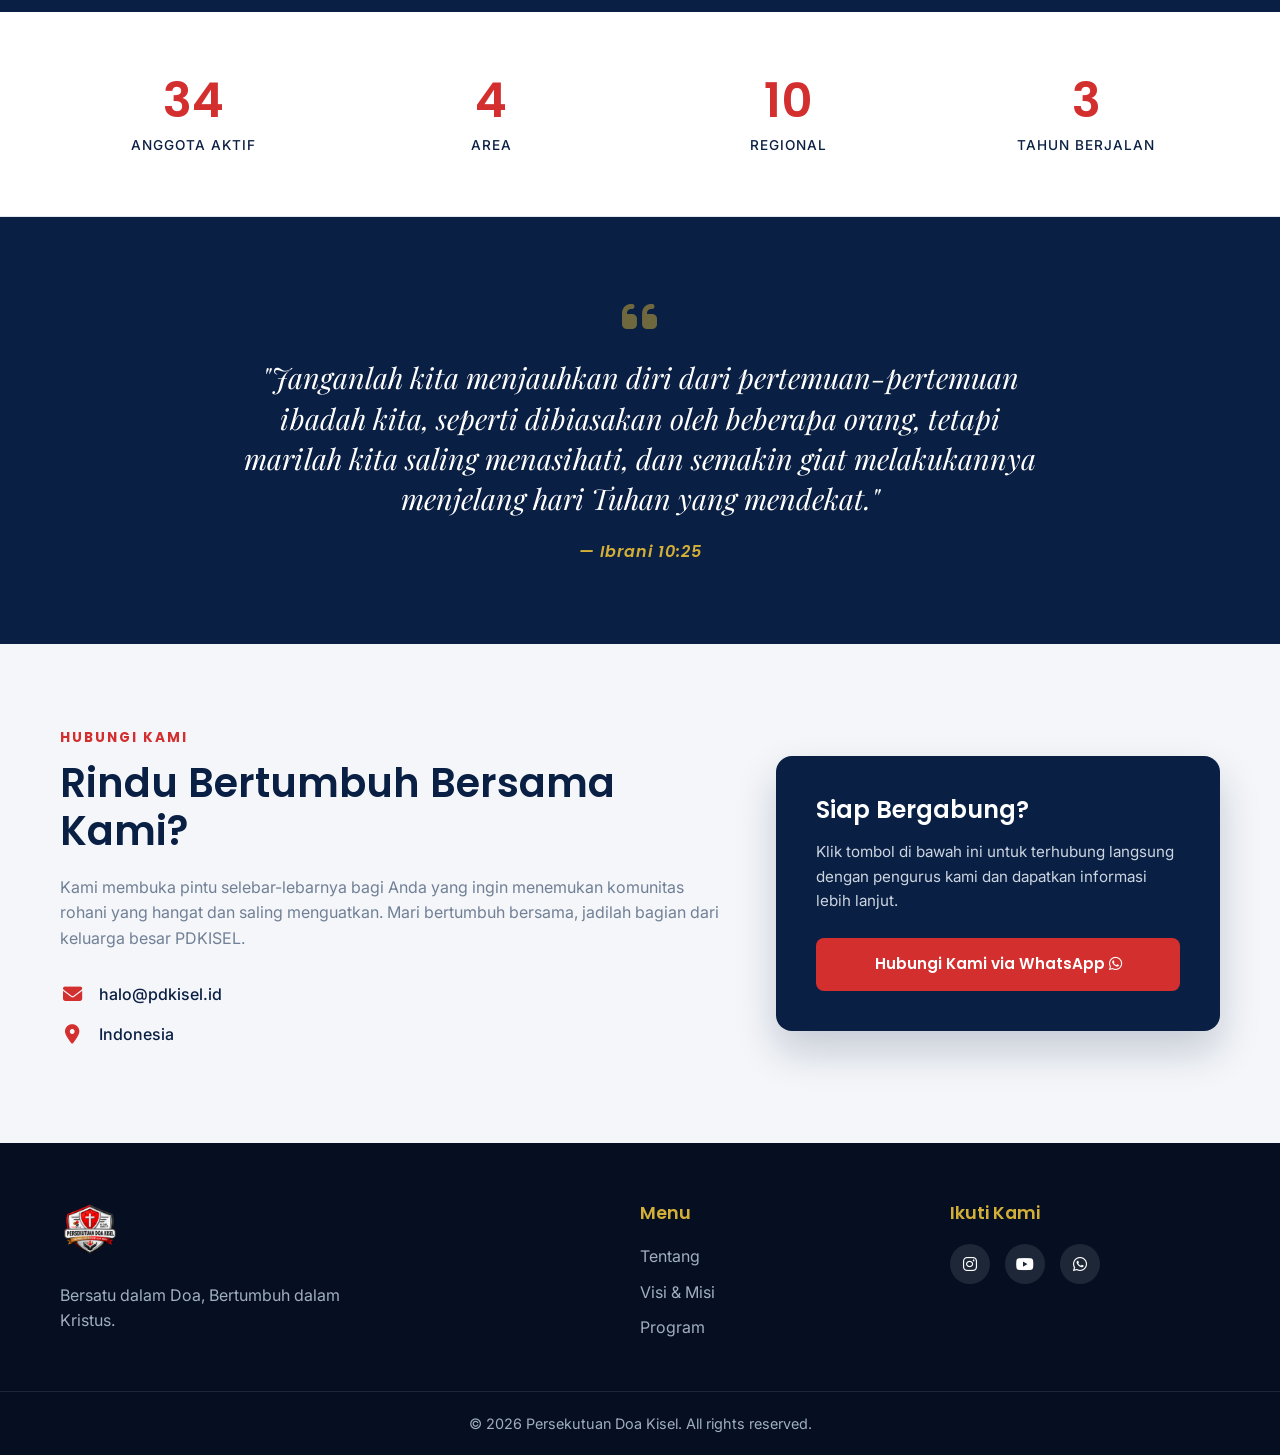
==== commit 9d8ccc79: "Update index.html" ====
--- a/index.html
+++ b/index.html
@@ -196,7 +196,7 @@
                 <h2>Rindu Bertumbuh Bersama Kami?</h2>
                 <p>Kami membuka pintu selebar-lebarnya bagi Anda yang ingin menemukan komunitas rohani yang hangat dan saling menguatkan. Mari bertumbuh bersama, jadilah bagian dari keluarga besar PDKISEL.</p>
                 <div class="contact-info">
-                    <p><i class="fas fa-envelope"></i> halo@pdkisel.org <em>(placeholder)</em></p>
+                    <p><i class="fas fa-envelope"></i> halo@pdkisel.id</p>
                     <p><i class="fas fa-map-marker-alt"></i> Indonesia</p>
                 </div>
             </div>
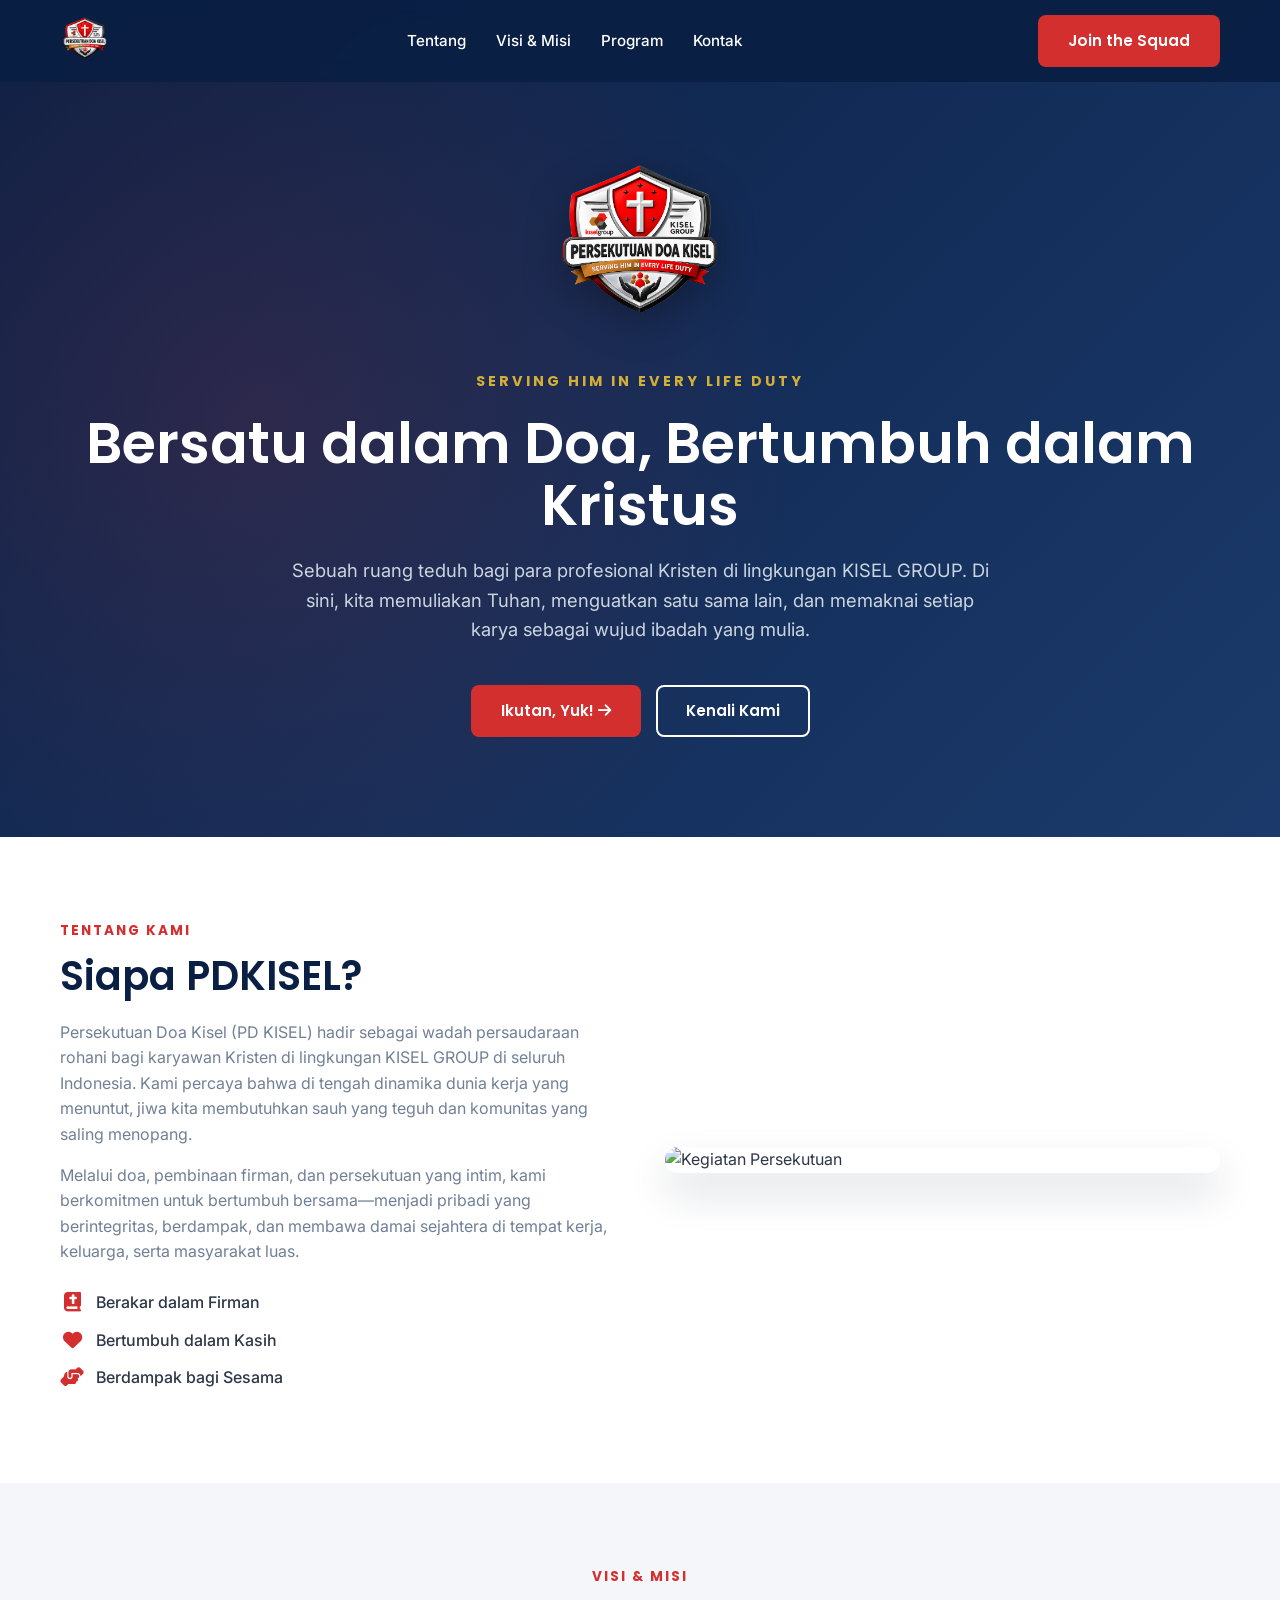
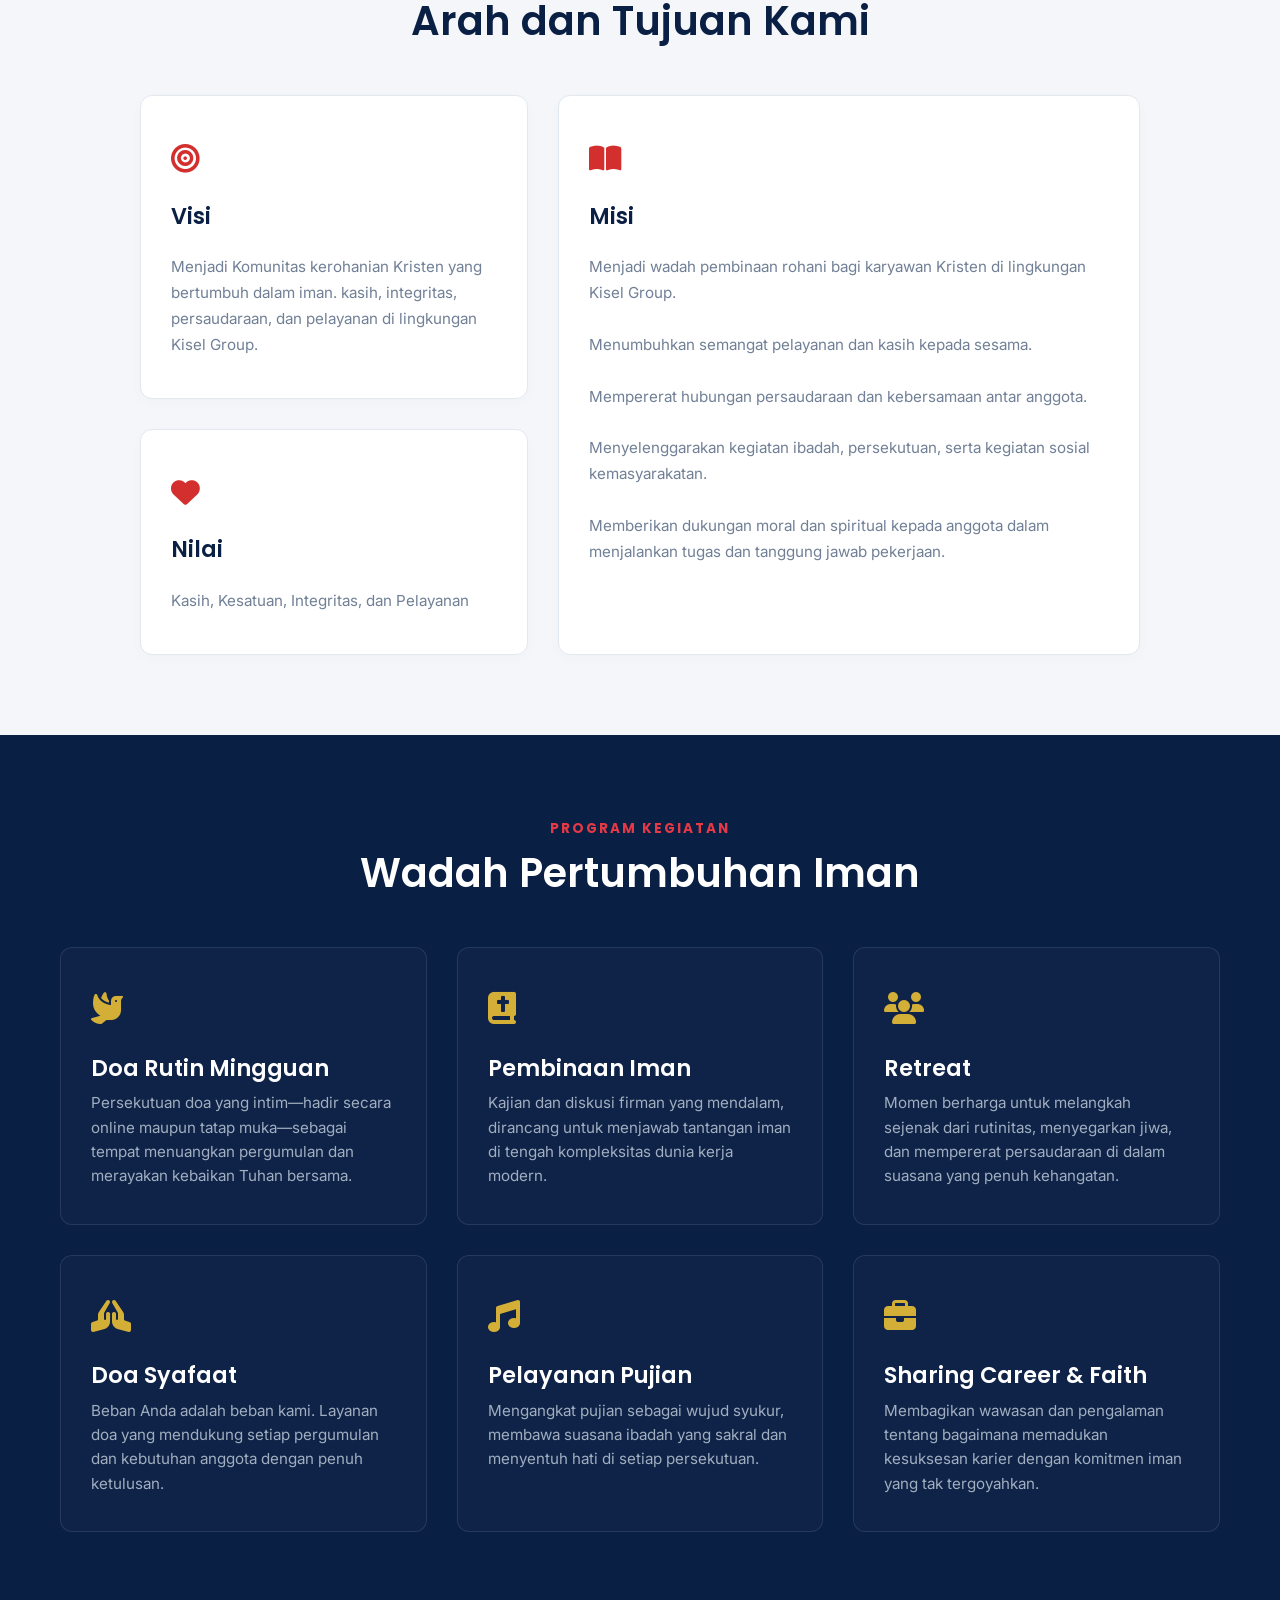
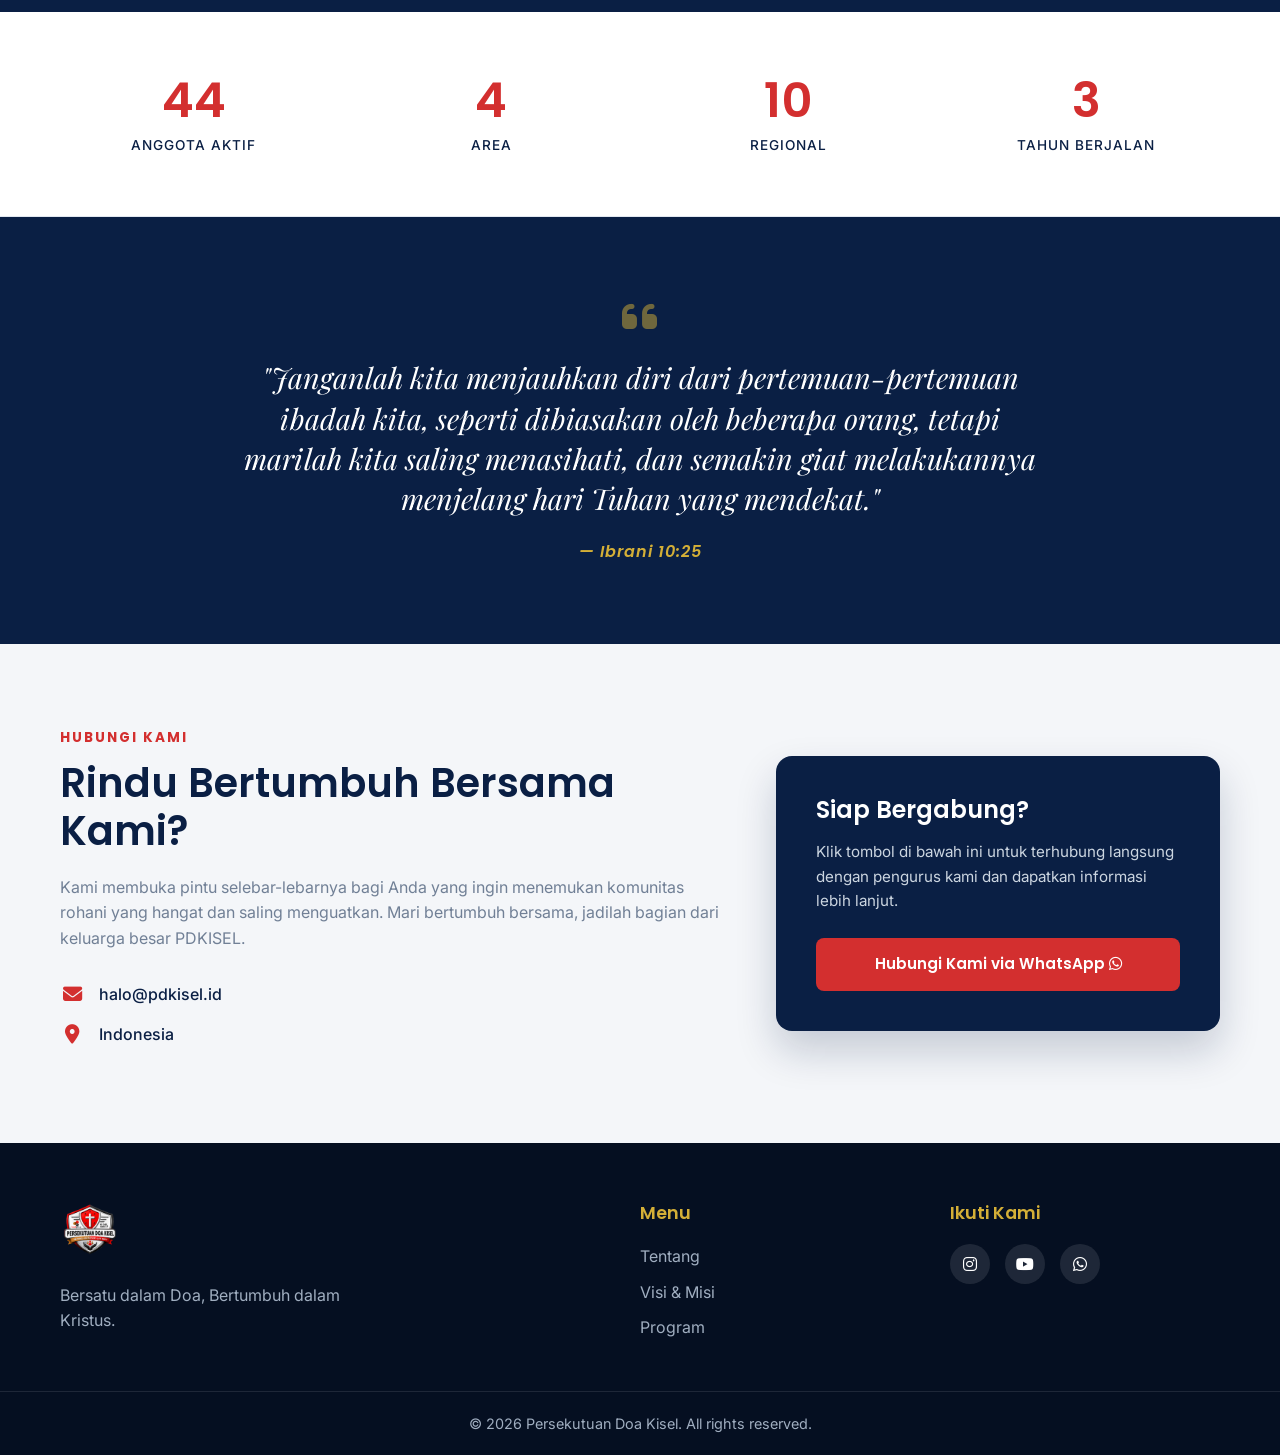
==== commit 4e6d5426: "Update index.html" ====
--- a/index.html
+++ b/index.html
@@ -34,7 +34,7 @@
                 <a href="#program">Program</a>
                 <a href="#kontak">Kontak</a>
             </nav>
-            <a href="daftar.html" class="btn btn-primary nav-btn">Gabung Persekutuan</a>
+            <a href="daftar.html" class="btn btn-primary nav-btn">Join the Squad</a>
             <!-- Mobile Menu Toggle -->
             <div class="menu-toggle" id="mobile-menu">
                 <i class="fas fa-bars"></i>
@@ -50,7 +50,7 @@
             <h1 class="hero-title" id="hero-title">Bersatu dalam Doa,<br>Bertumbuh dalam Kristus</h1>
             <p class="hero-subtitle" id="hero-subtitle">Persekutuan Doa Kisel (PDKISEL) adalah wadah bagi karyawan Kristen di lingkungan KISEL seluruh Indonesia untuk bertumbuh, saling menguatkan, dan melayani bersama.</p>
             <div class="hero-buttons">
-                <a href="daftar.html" class="btn btn-primary">Gabung Sekarang <i class="fas fa-arrow-right"></i></a>
+                <a href="daftar.html" class="btn btn-primary">Ikutan, Yuk! <i class="fas fa-arrow-right"></i></a>
                 <a href="#tentang" class="btn btn-outline">Kenali Kami</a>
             </div>
         </div>
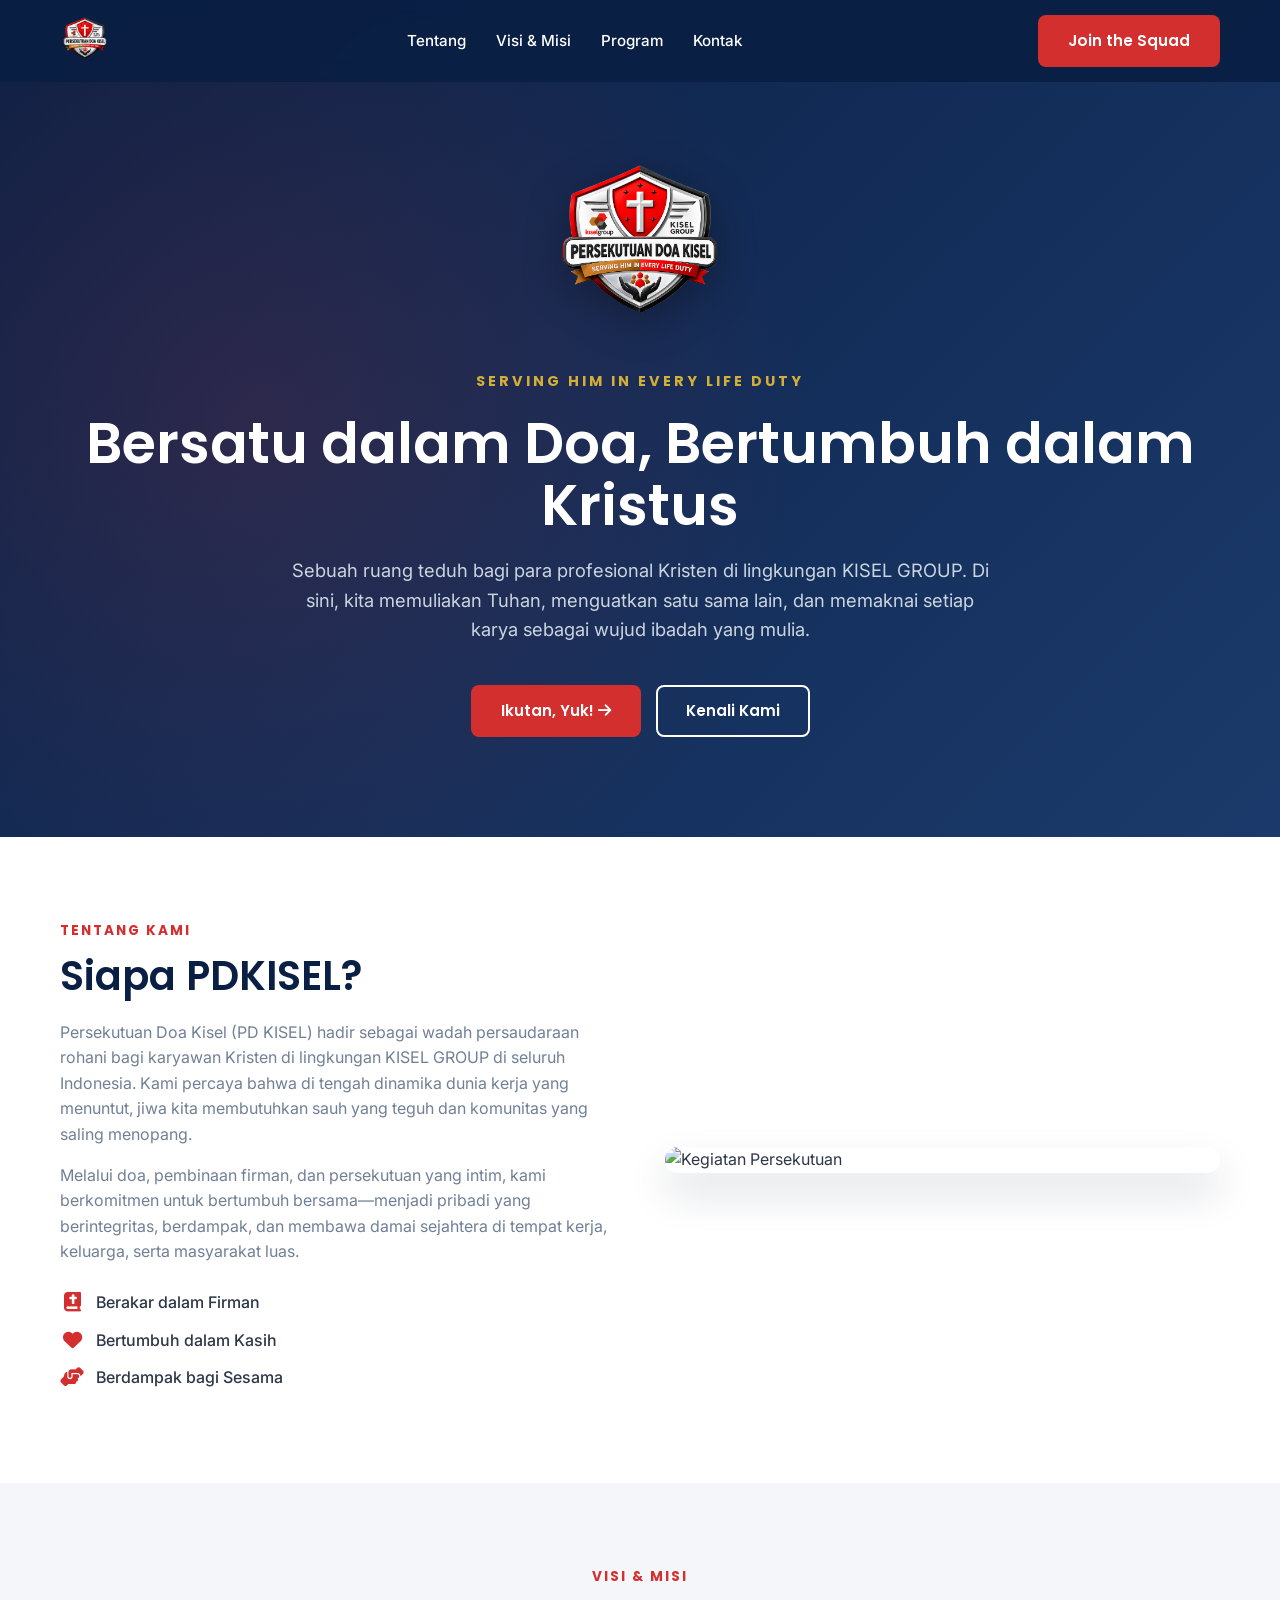
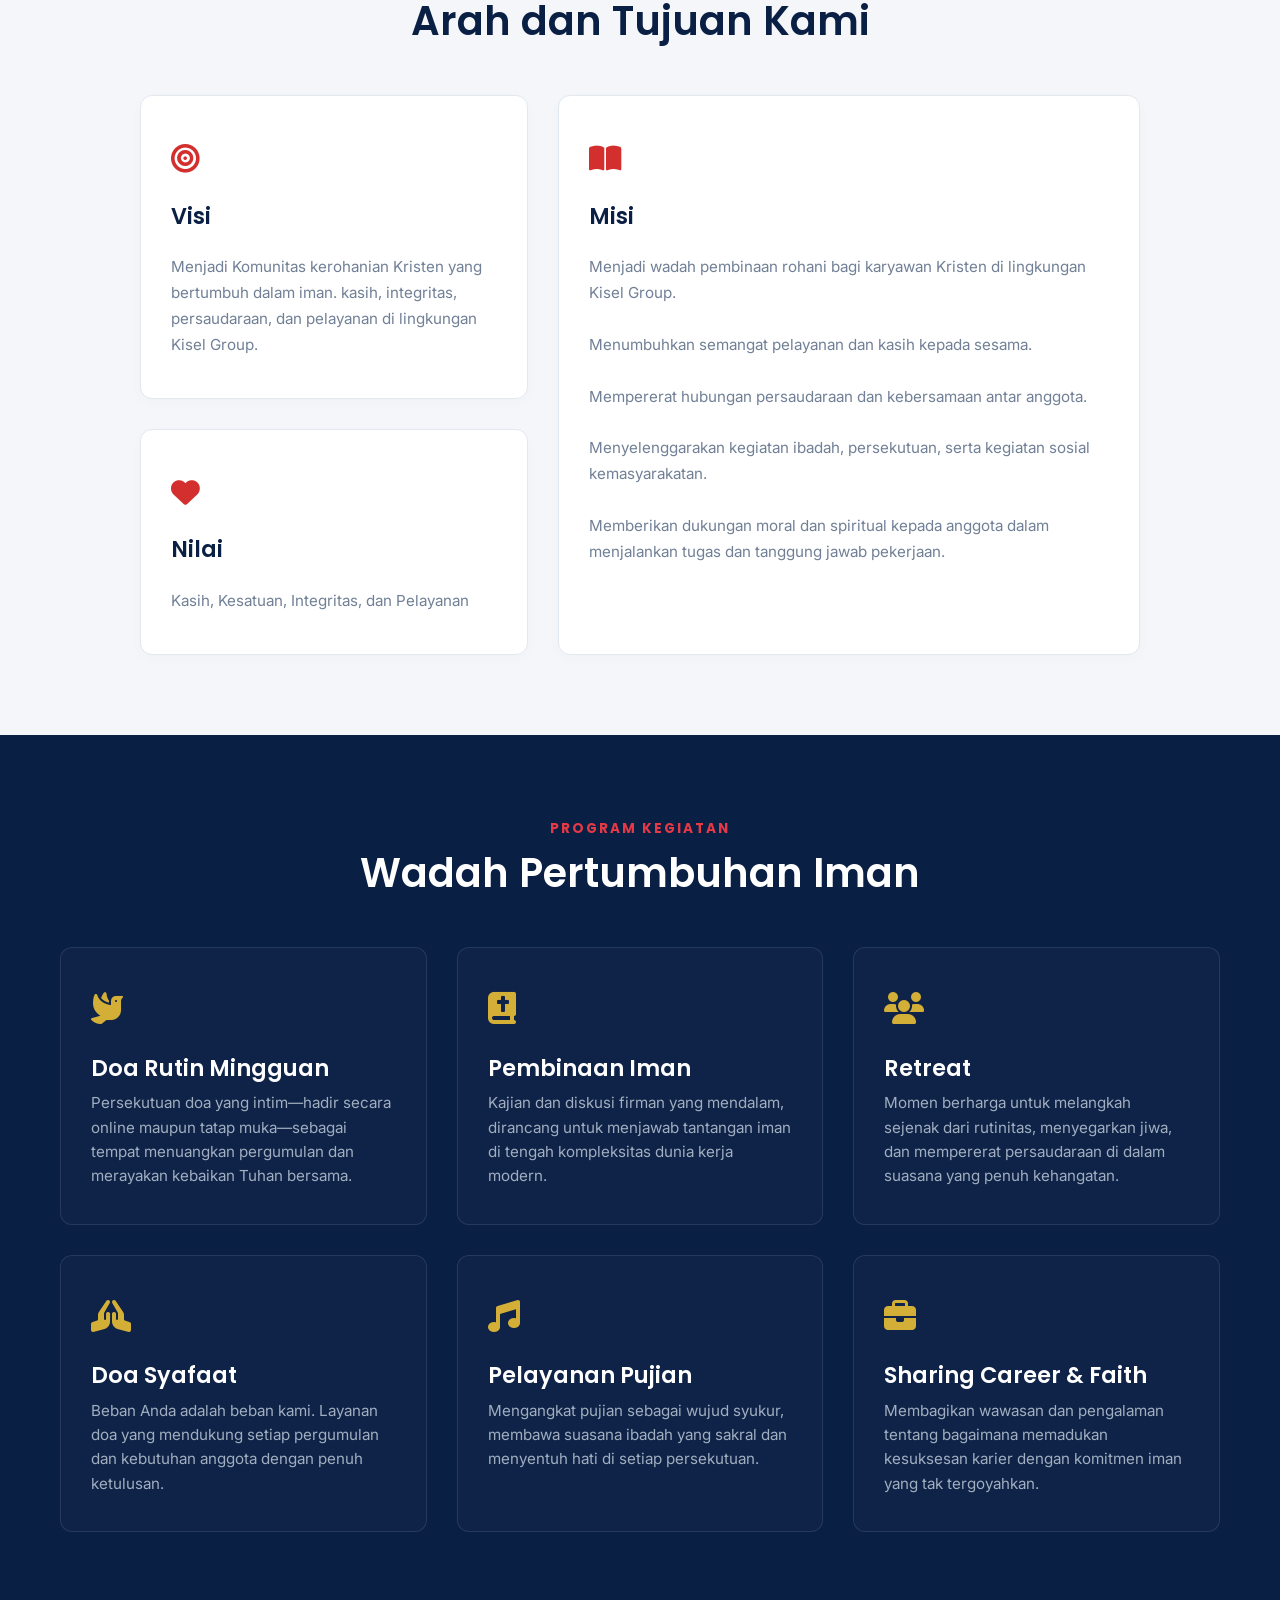
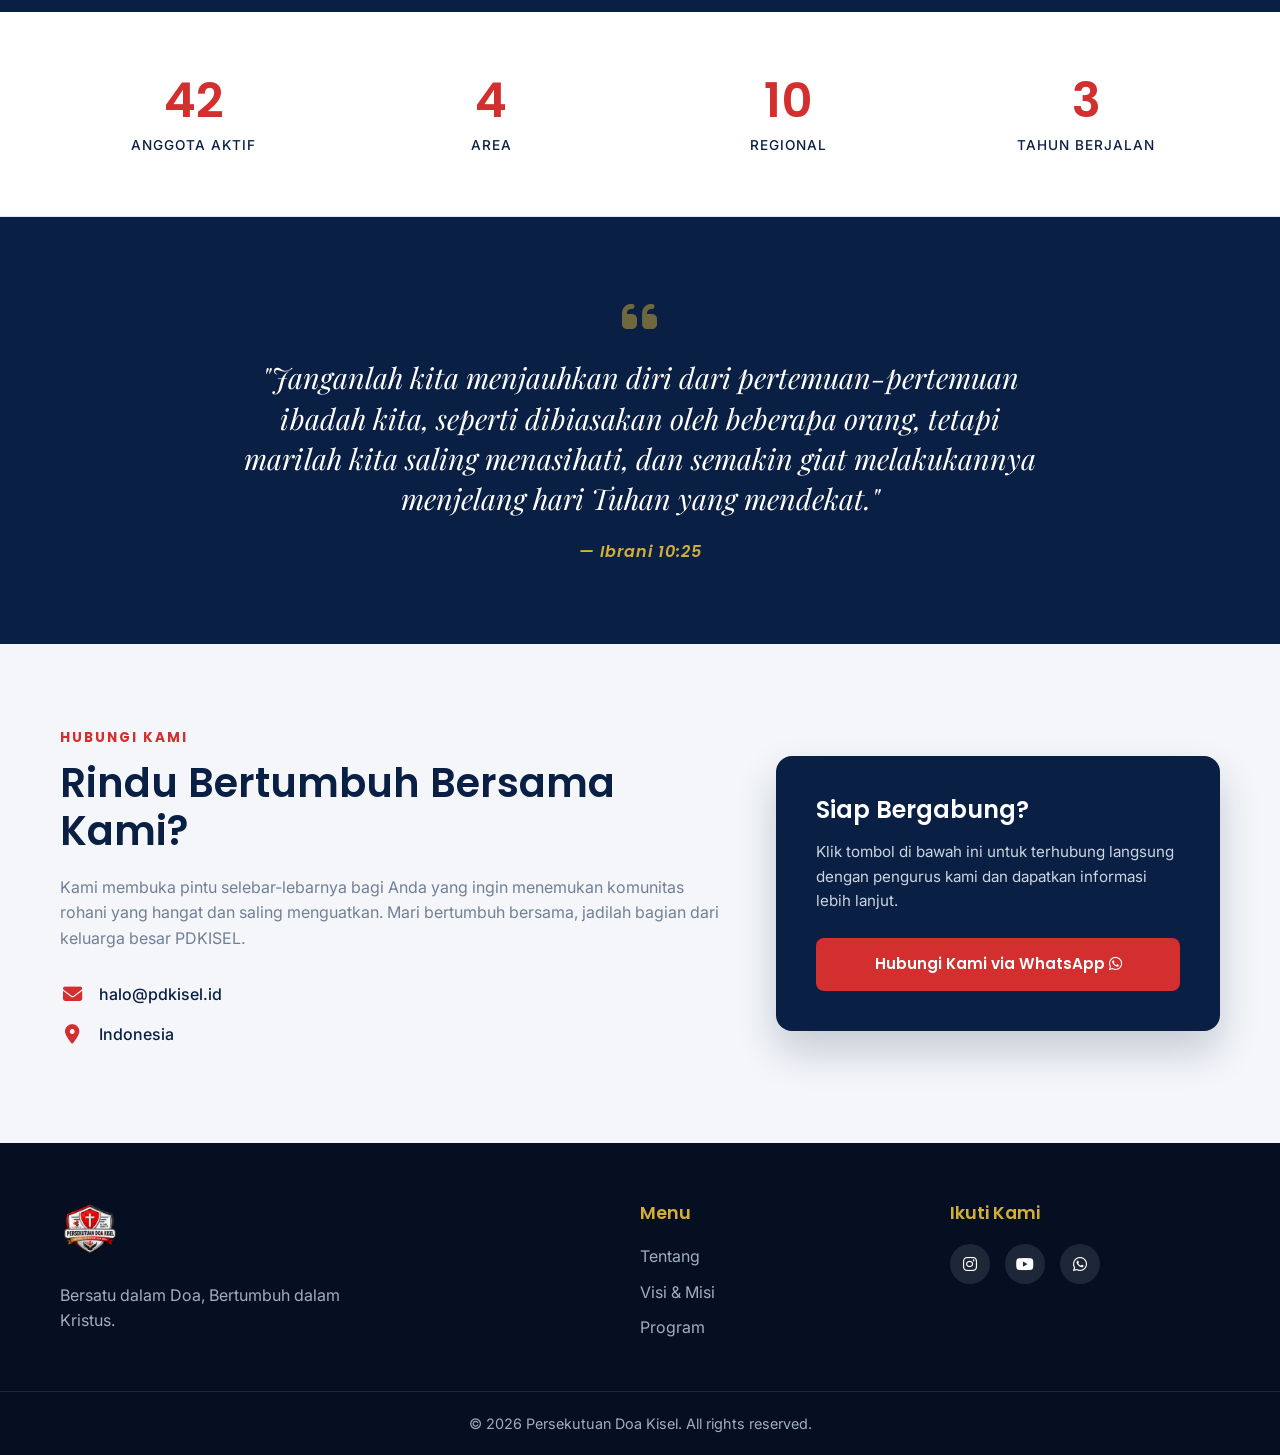
==== commit 7241e57d: "Update index.html" ====
--- a/index.html
+++ b/index.html
@@ -3,6 +3,7 @@
 <head>
     <meta charset="UTF-8">
     <meta name="viewport" content="width=device-width, initial-scale=1.0">
+    <link rel="icon" type="image/png" href="assets/images/logo-pdkisel.png">
     <title>Persekutuan Doa Kisel (PDKISEL) - Serving Him in Every Life Duty</title>
     <meta name="description" content="Wadah bagi karyawan Kristen di lingkungan KISEL seluruh Indonesia untuk bertumbuh, saling menguatkan, dan melayani bersama.">
     
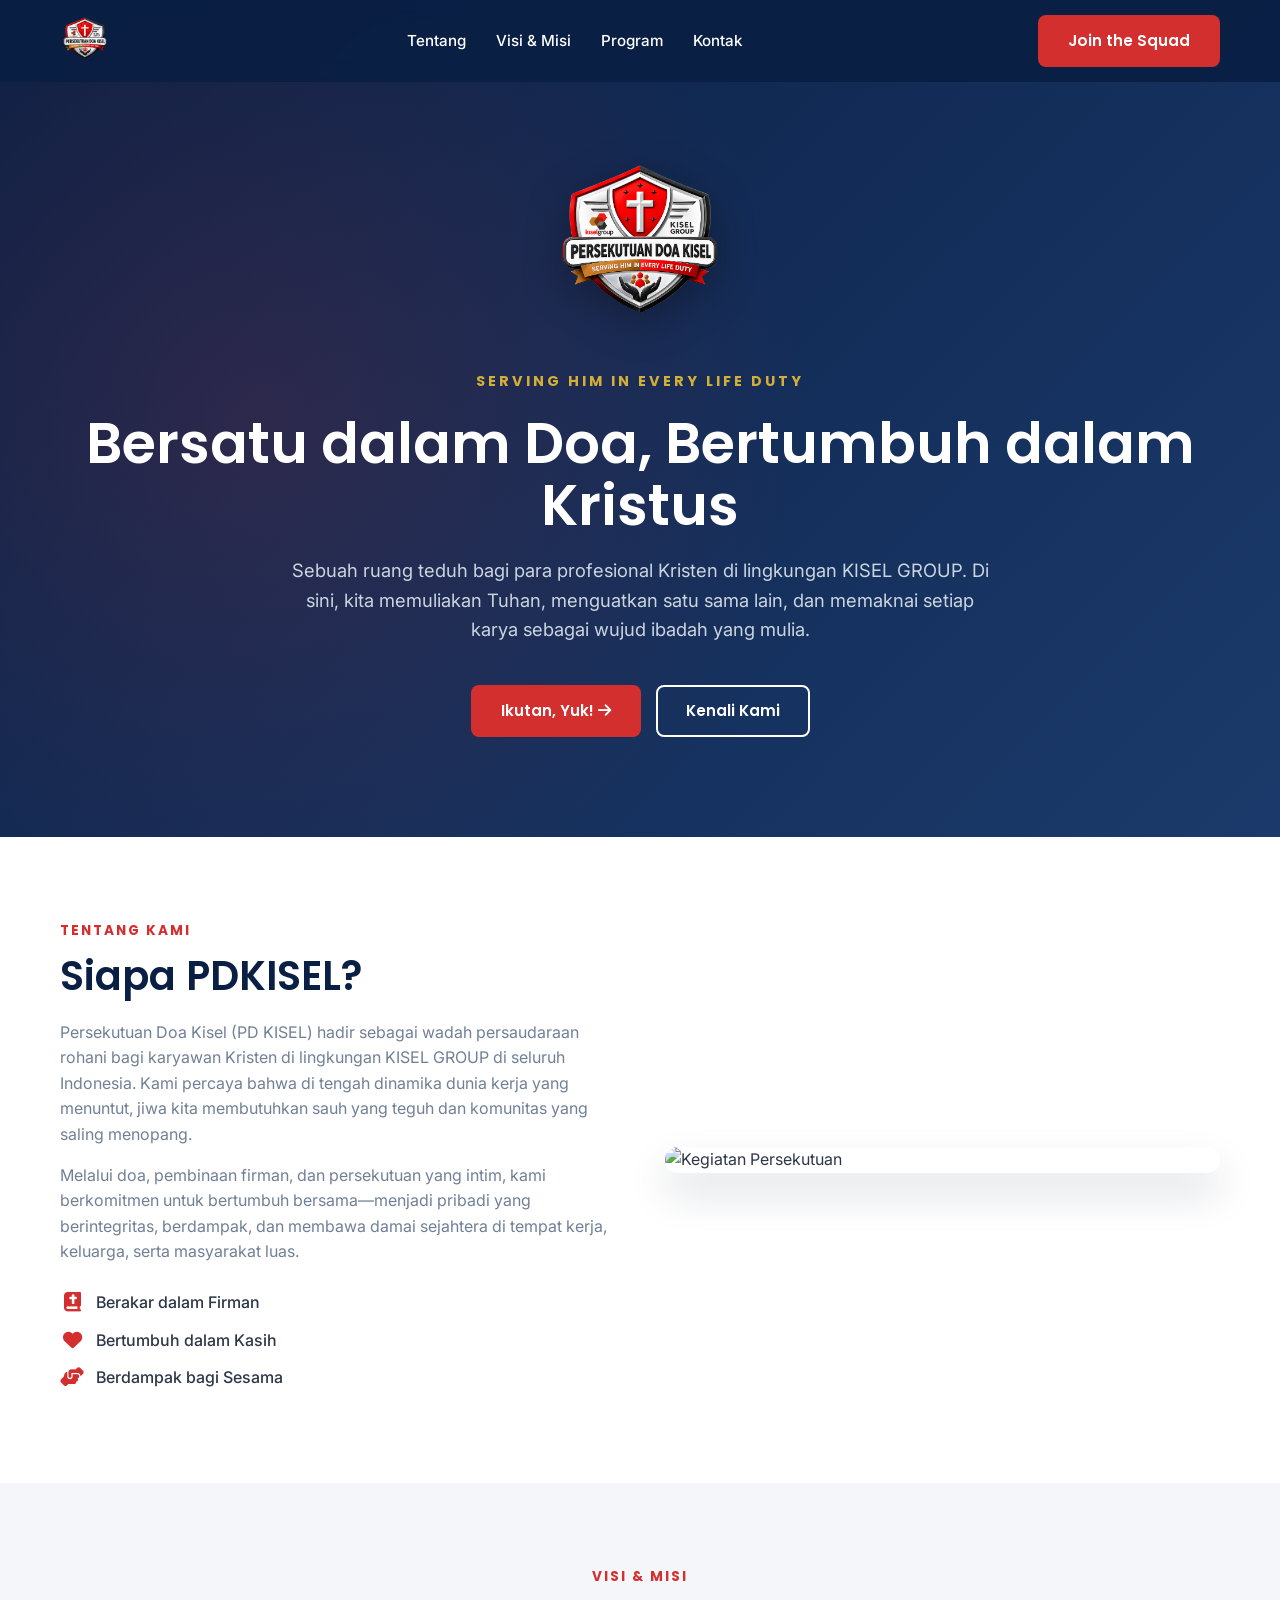
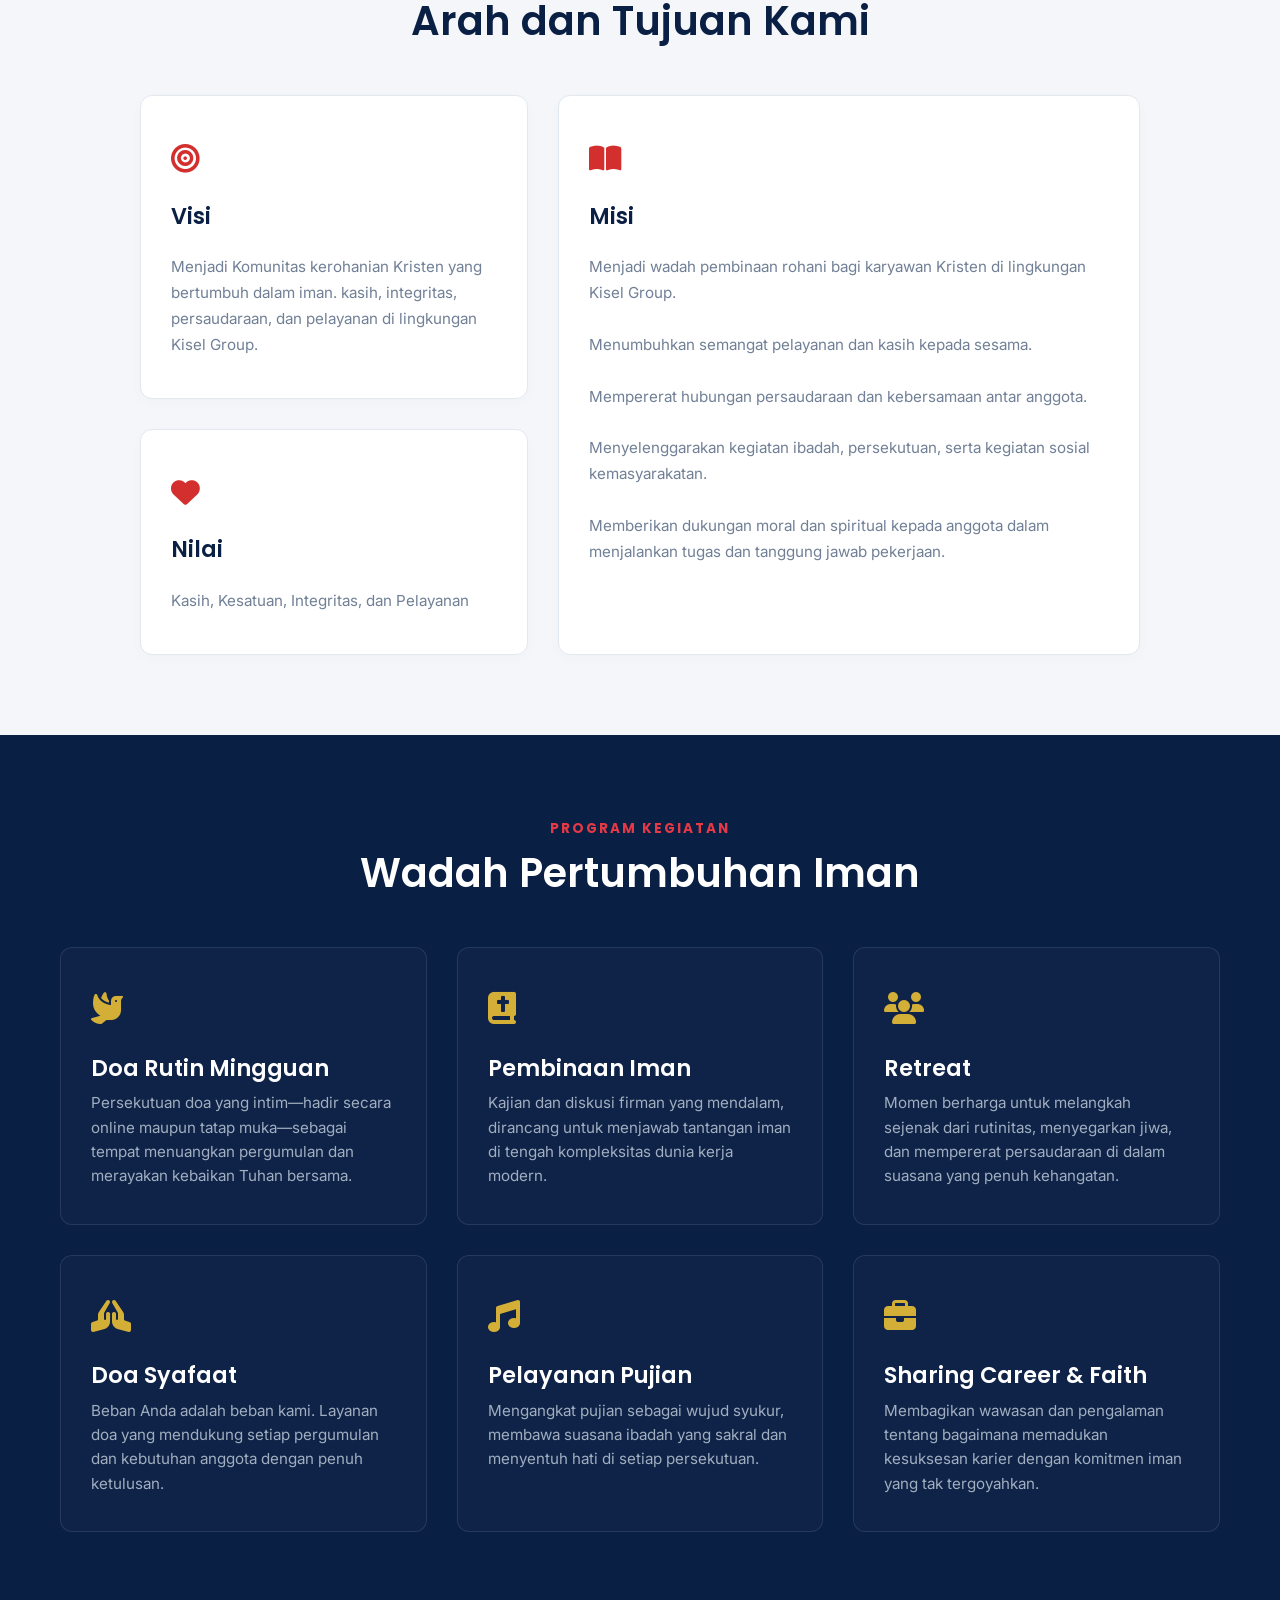
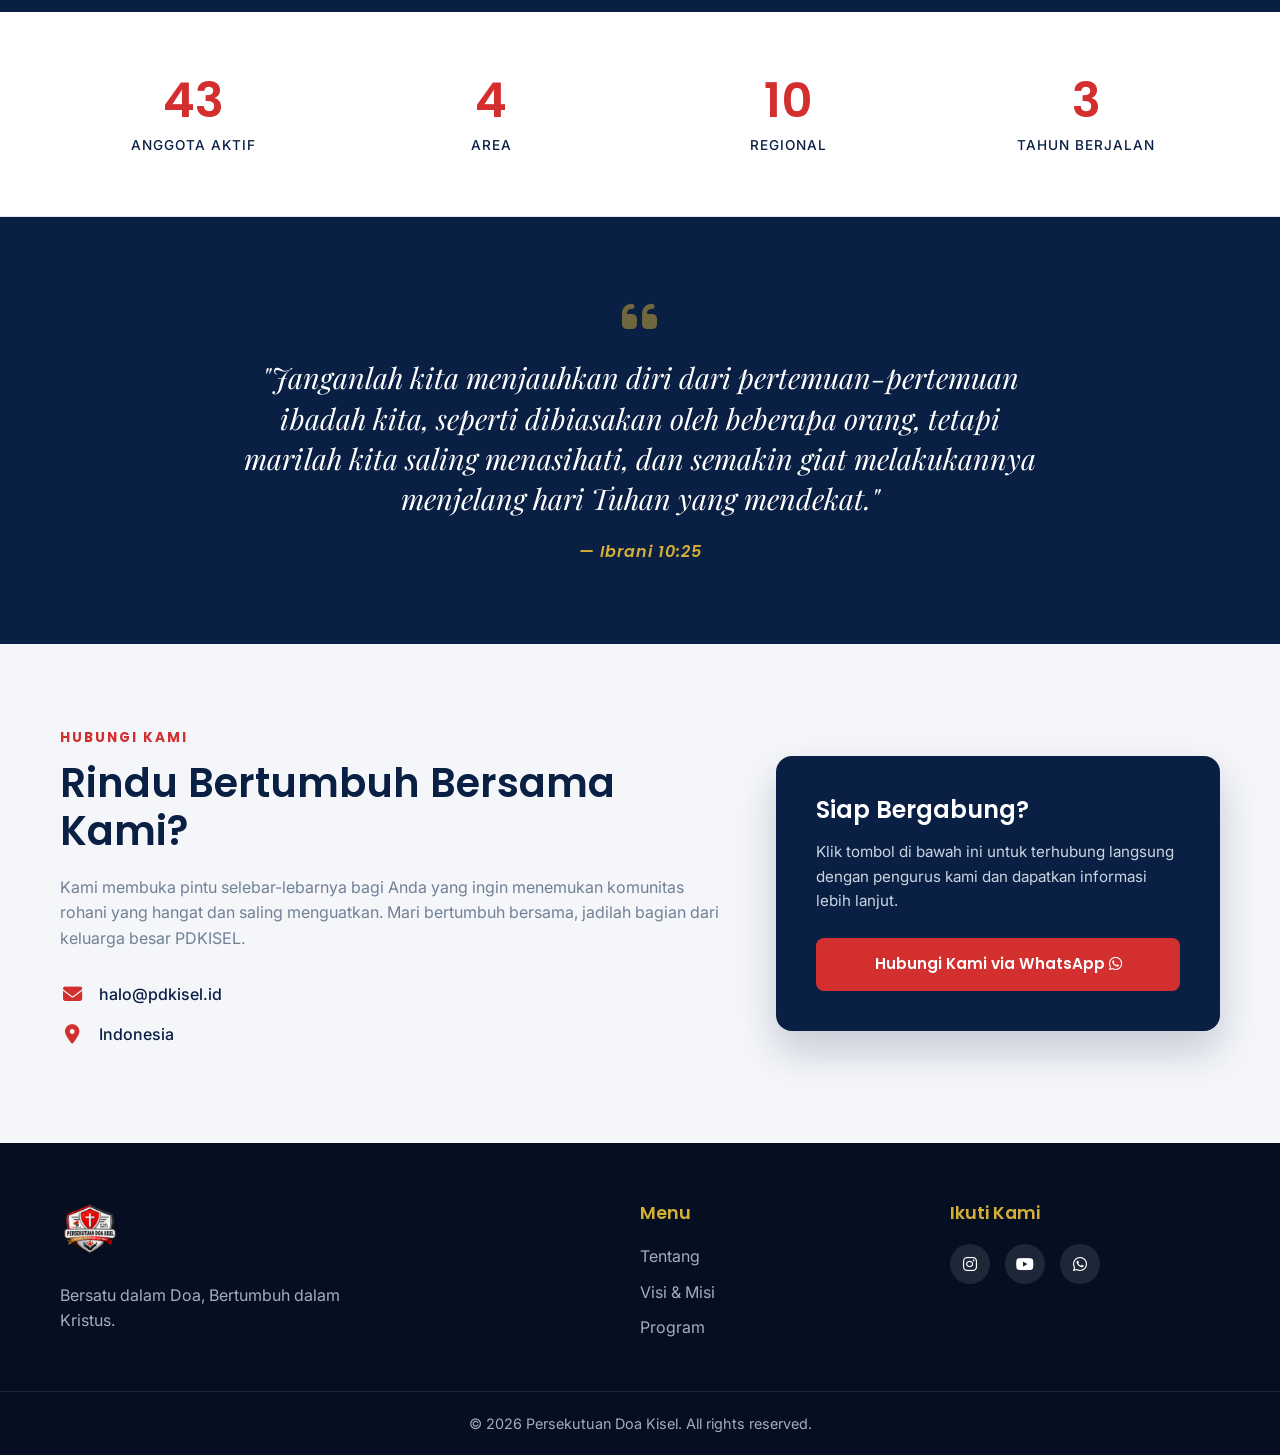
==== commit 86ce3263: "Update index.html" ====
--- a/index.html
+++ b/index.html
@@ -4,6 +4,10 @@
     <meta charset="UTF-8">
     <meta name="viewport" content="width=device-width, initial-scale=1.0">
     <link rel="icon" type="image/png" href="assets/images/logo-pdkisel.png">
+    <!-- Favicon Standar -->
+    <link rel="icon" type="image/png" href="assets/images/logo-pdkisel.png">
+    <!-- Apple Touch Icon (Untuk iPhone/iPad/Mobile Preview) -->
+    <link rel="apple-touch-icon" href="assets/images/logo-pdkisel.png">
     <title>Persekutuan Doa Kisel (PDKISEL) - Serving Him in Every Life Duty</title>
     <meta name="description" content="Wadah bagi karyawan Kristen di lingkungan KISEL seluruh Indonesia untuk bertumbuh, saling menguatkan, dan melayani bersama.">
     
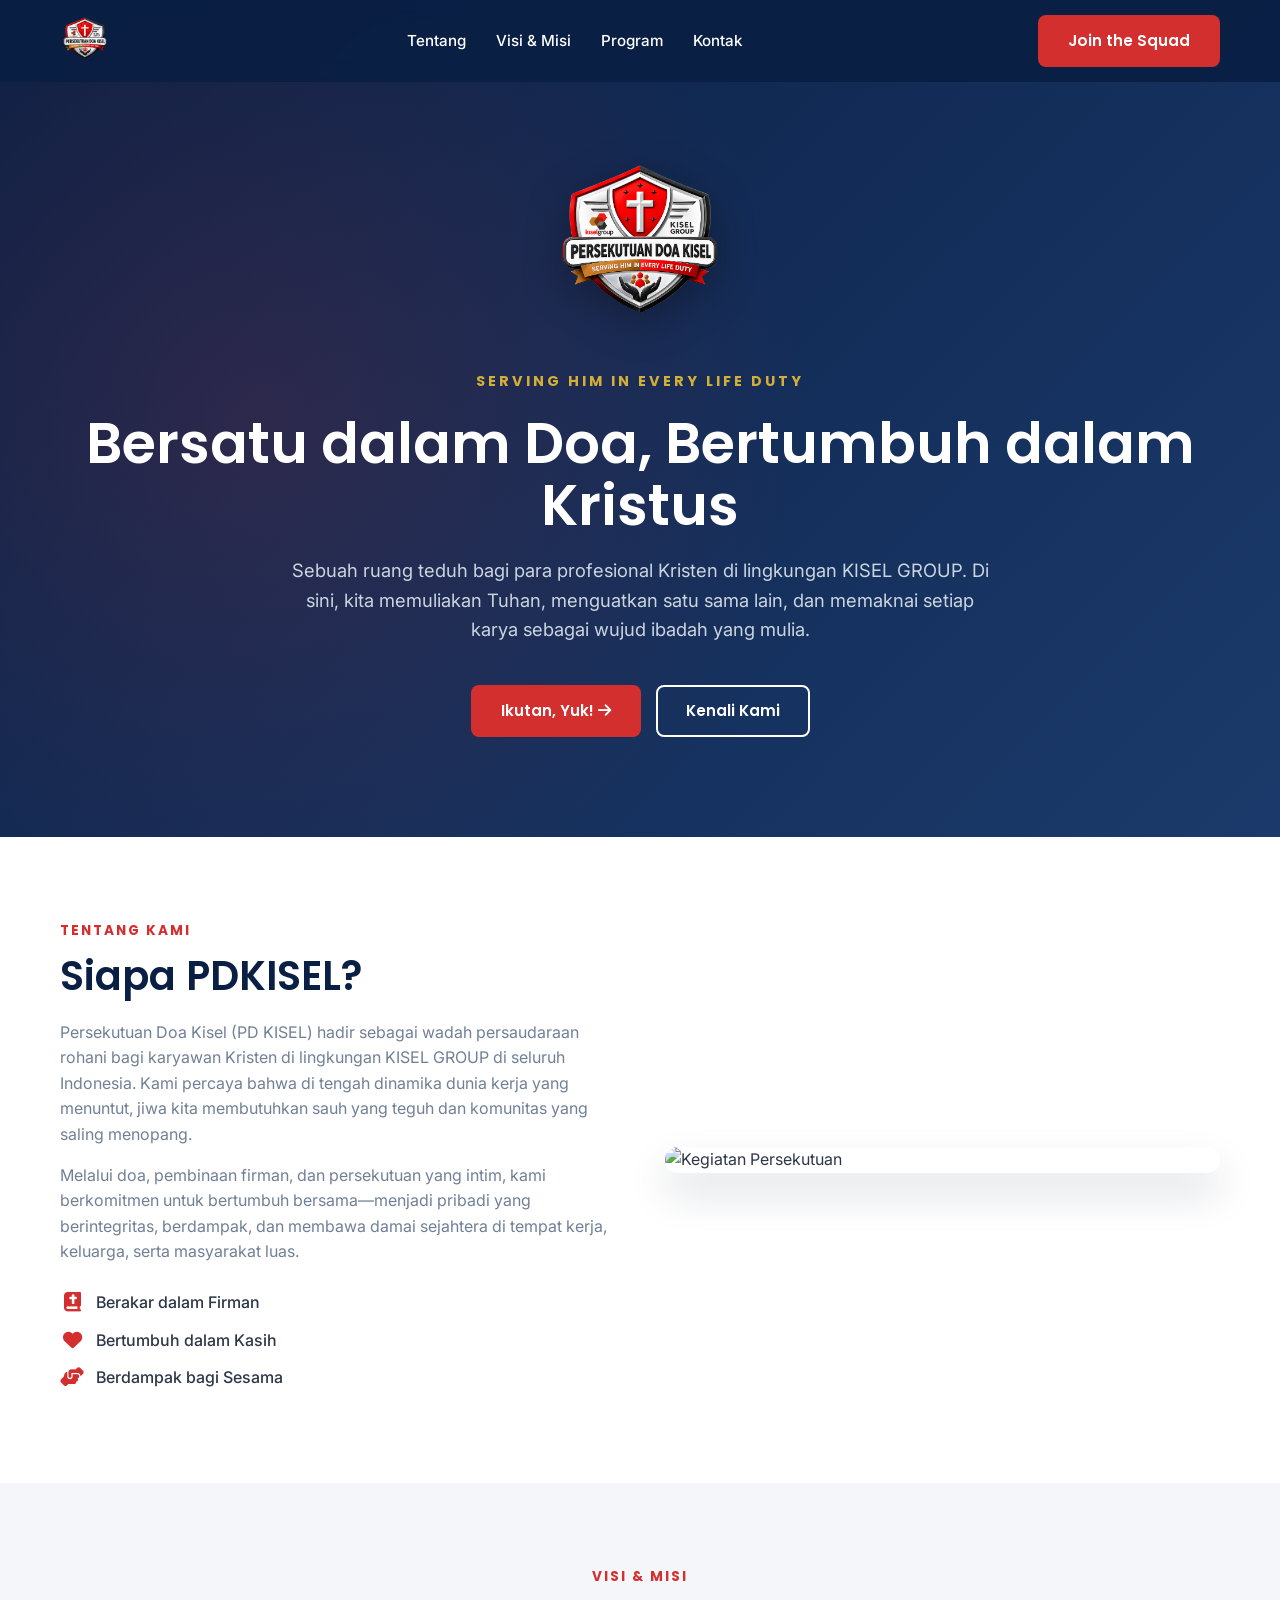
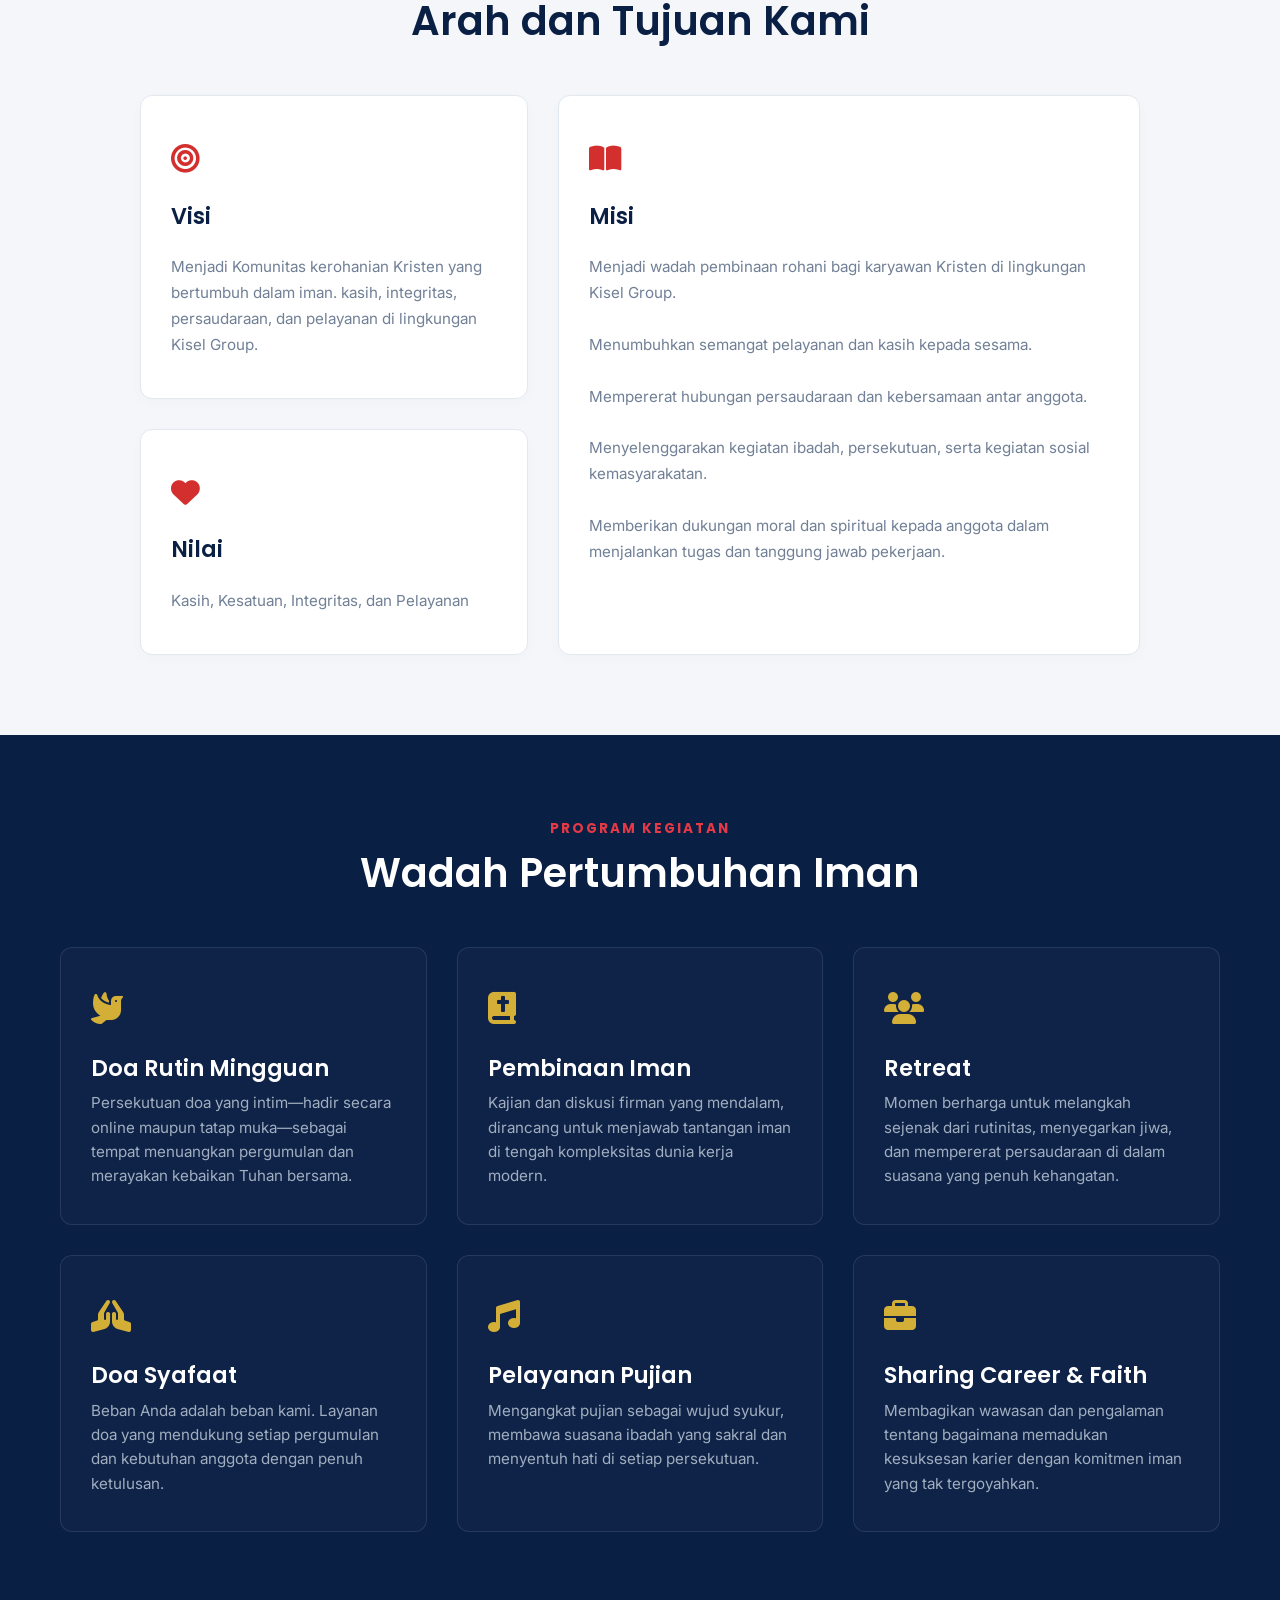
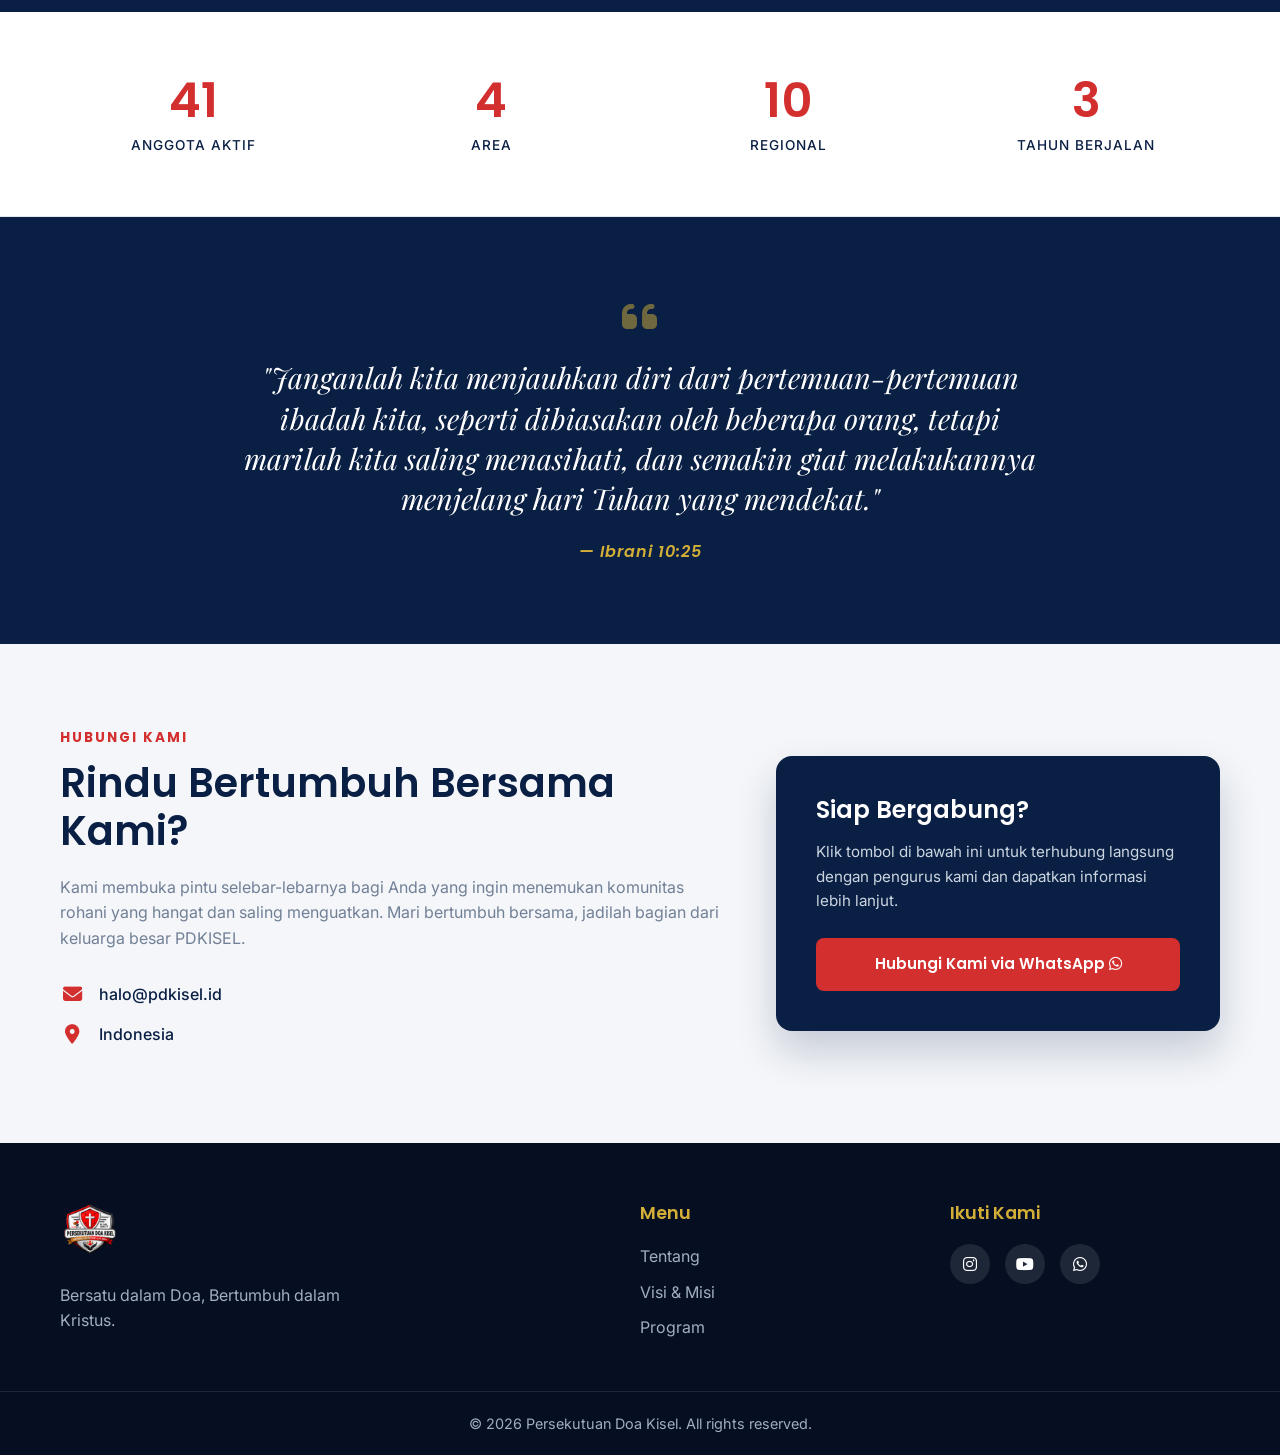
==== commit d70d5825: "Update index.html" ====
--- a/index.html
+++ b/index.html
@@ -9,8 +9,12 @@
     <!-- Apple Touch Icon (Untuk iPhone/iPad/Mobile Preview) -->
     <link rel="apple-touch-icon" href="assets/images/logo-pdkisel.png">
     <title>Persekutuan Doa Kisel (PDKISEL) - Serving Him in Every Life Duty</title>
+    <!-- Meta Tags untuk Preview WhatsApp -->
+    <meta property="og:title" content="Persekutuan Doa Kisel (PDKISEL)">
+    <meta property="og:description" content="Wadah bagi karyawan Kristen di lingkungan KISEL seluruh Indonesia untuk bertumbuh, saling menguatkan, dan melayani bersama.">
+    <meta property="og:url" content="https://pdkisel.id">
+    <meta property="og:image" content="https://pdkisel.id/assets/images/logo-pdkisel.png">
     <meta name="description" content="Wadah bagi karyawan Kristen di lingkungan KISEL seluruh Indonesia untuk bertumbuh, saling menguatkan, dan melayani bersama.">
-    
     <!-- Google Fonts -->
     <link rel="preconnect" href="https://fonts.googleapis.com">
     <link rel="preconnect" href="https://fonts.gstatic.com" crossorigin>
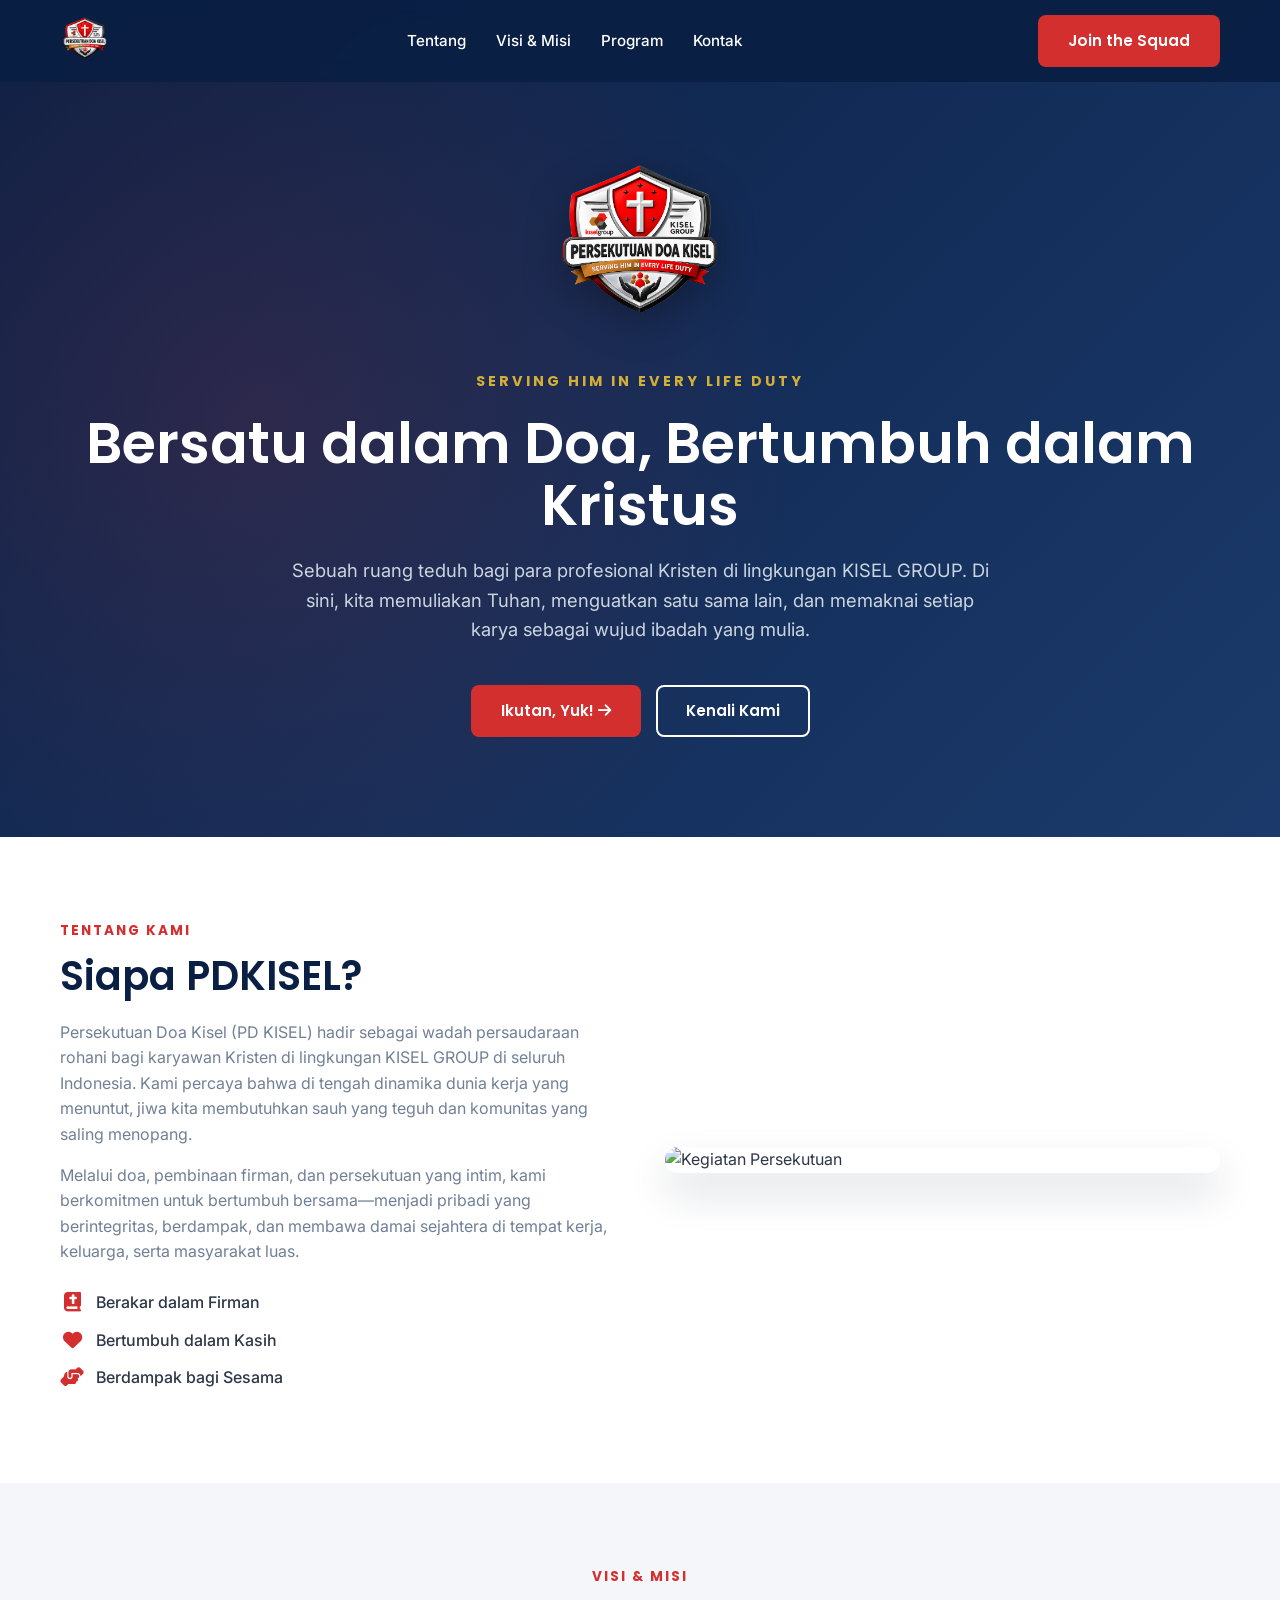
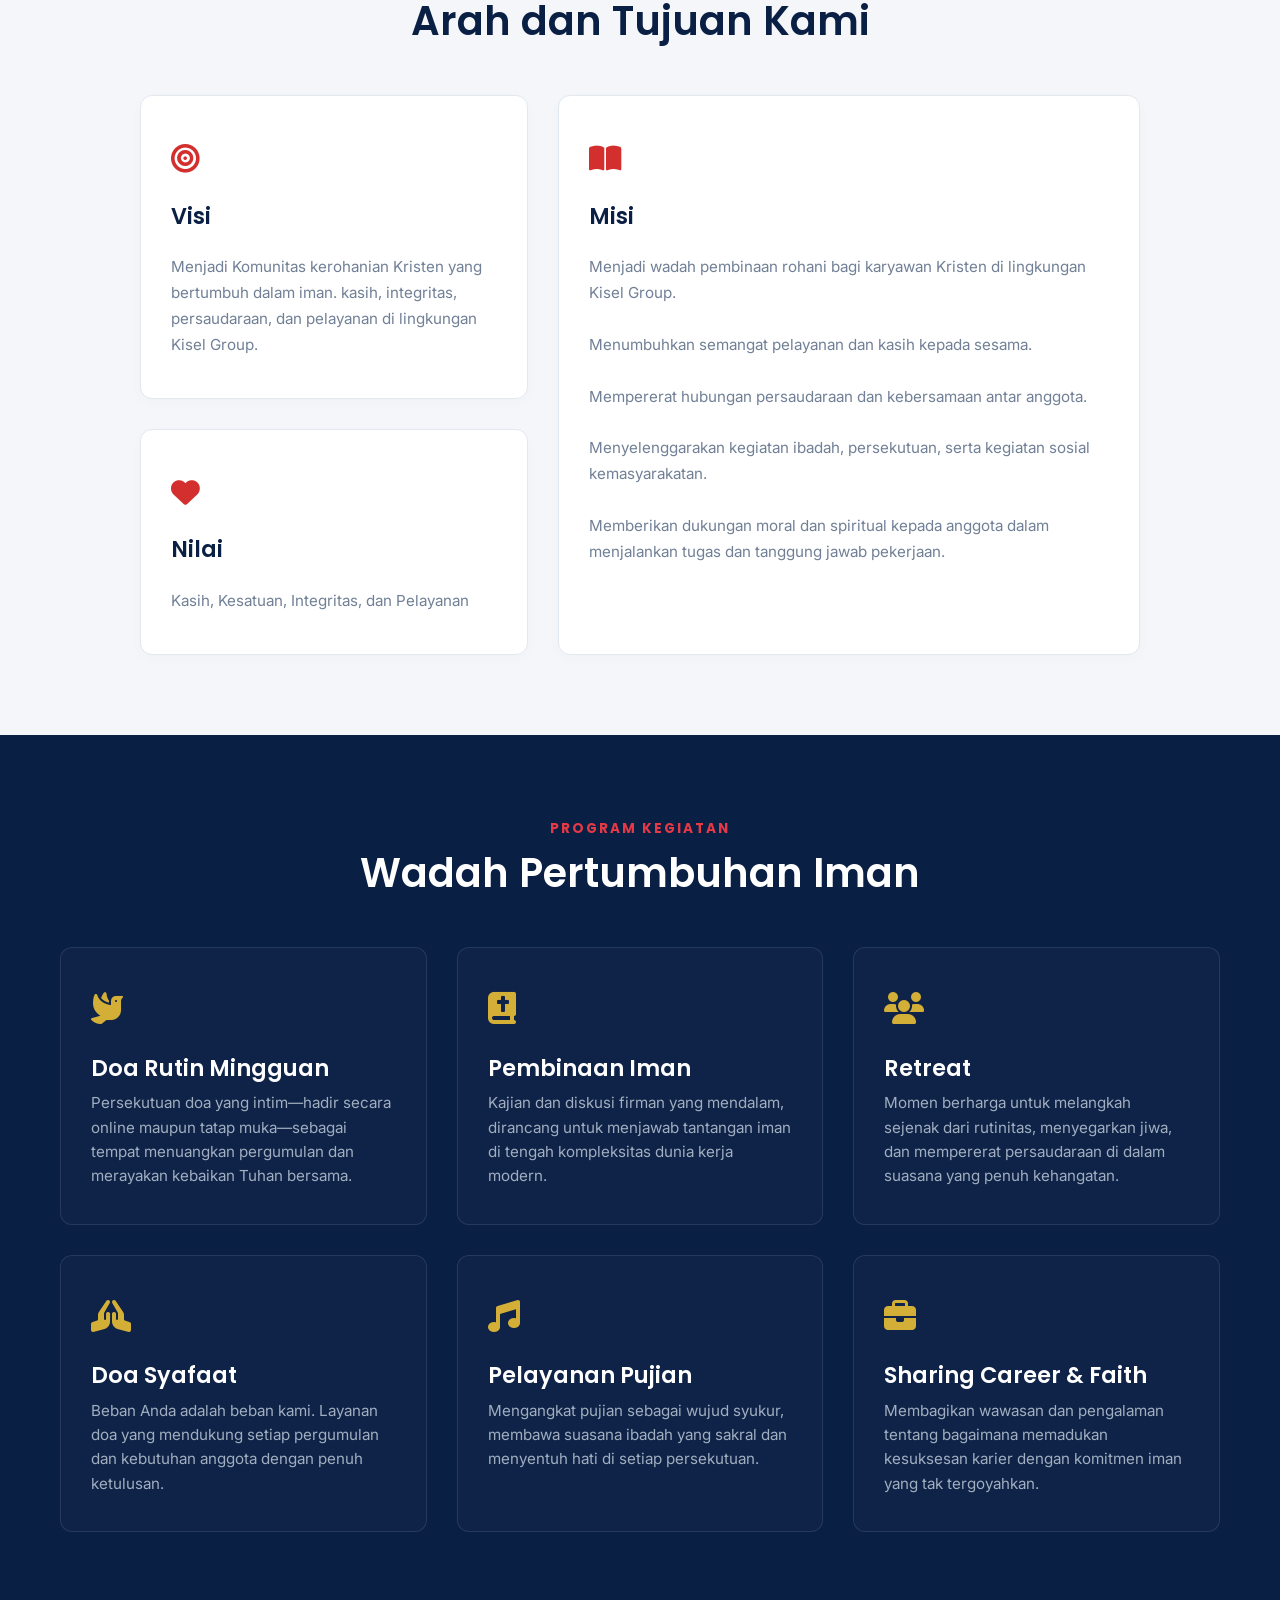
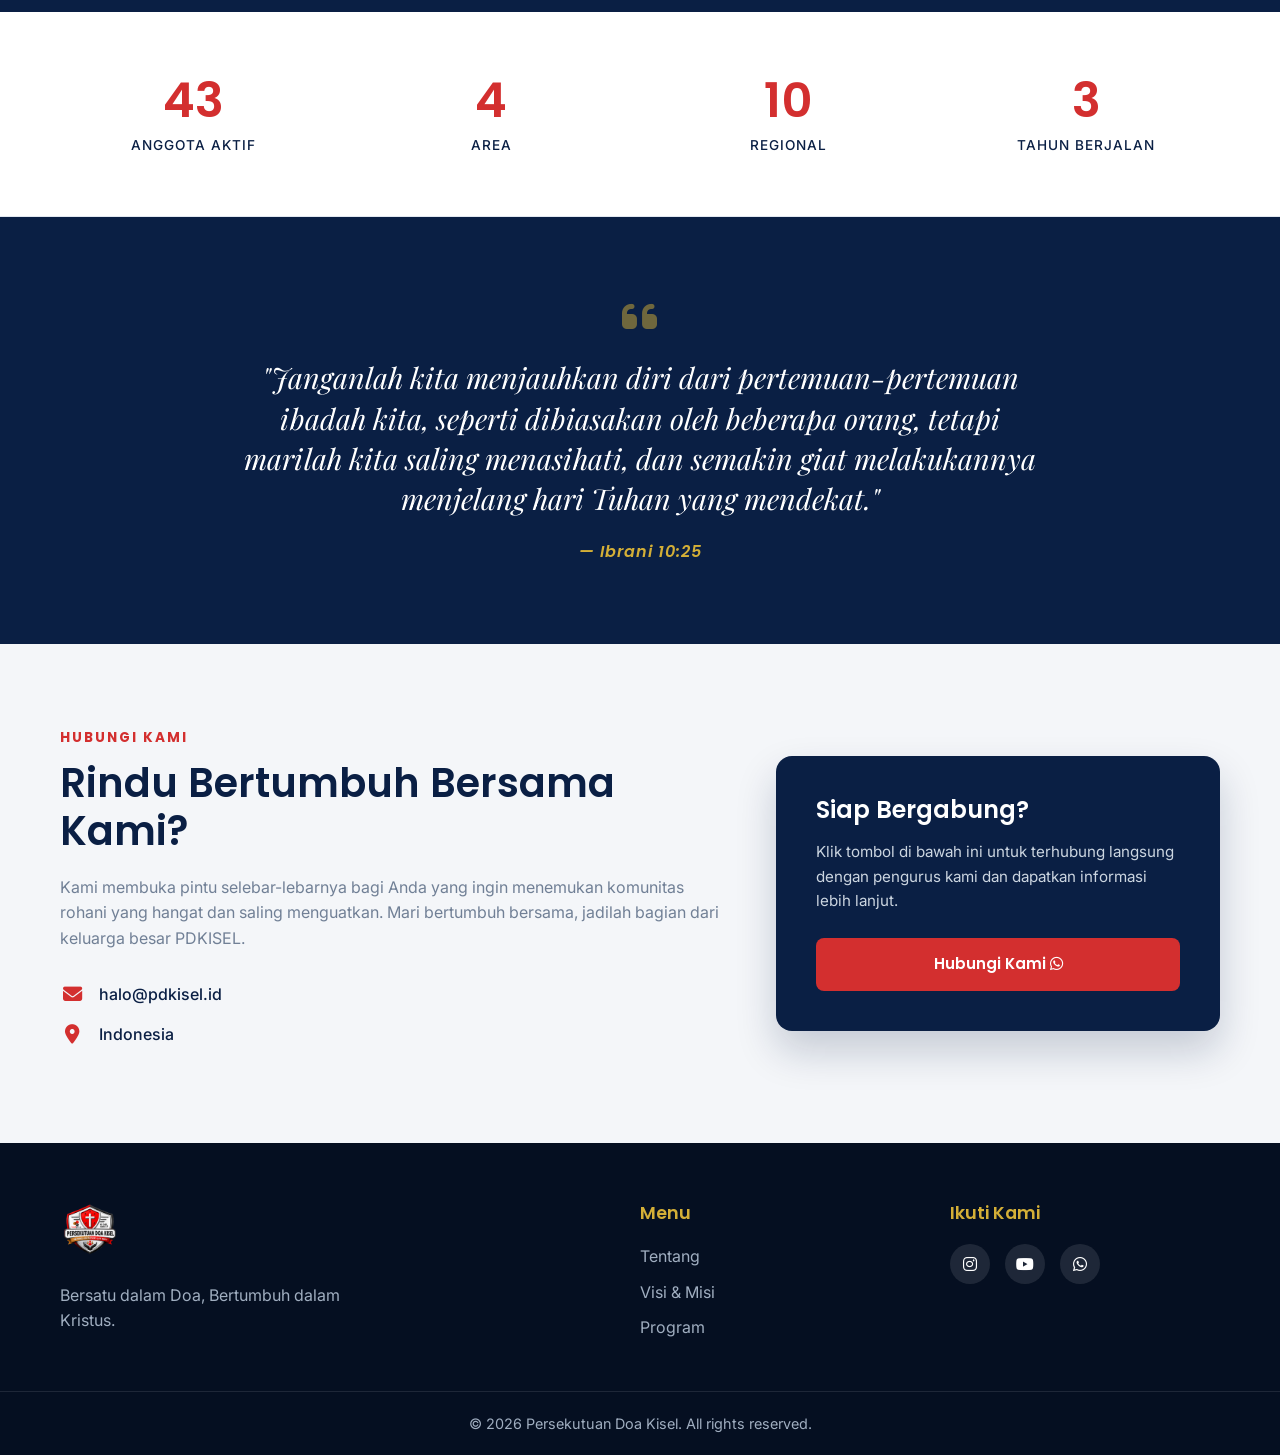
==== commit 4a639943: "Update index.html" ====
--- a/index.html
+++ b/index.html
@@ -212,7 +212,7 @@
             <div class="contact-cta-box">
                 <h3>Siap Bergabung?</h3>
                 <p>Klik tombol di bawah ini untuk terhubung langsung dengan pengurus kami dan dapatkan informasi lebih lanjut.</p>
-                <a href="https://wa.me/6282195277708" target="_blank" class="btn btn-primary btn-block">Hubungi Kami via WhatsApp <i class="fab fa-whatsapp"></i></a>
+                <a href="https://wa.me/6282195277708" target="_blank" class="btn btn-primary btn-block">Hubungi Kami <i class="fab fa-whatsapp"></i></a>
             </div>
         </div>
     </section>
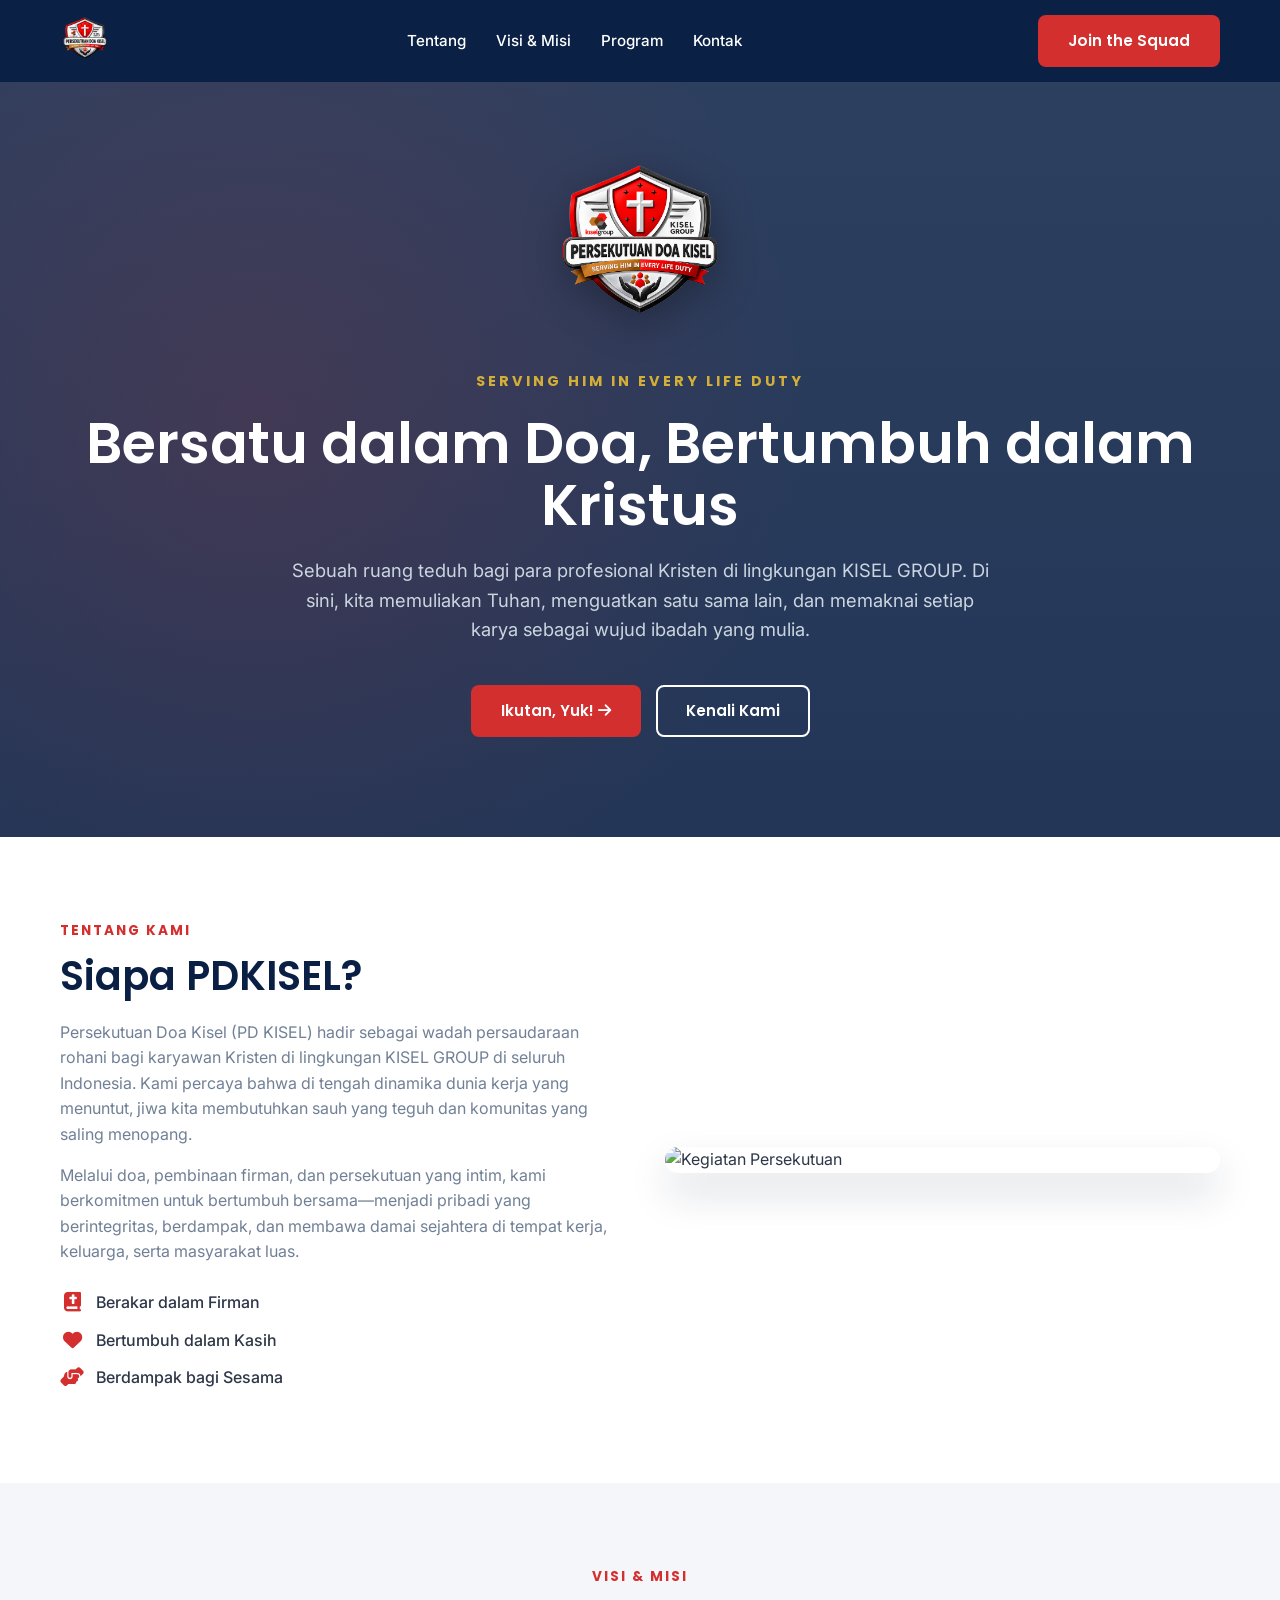
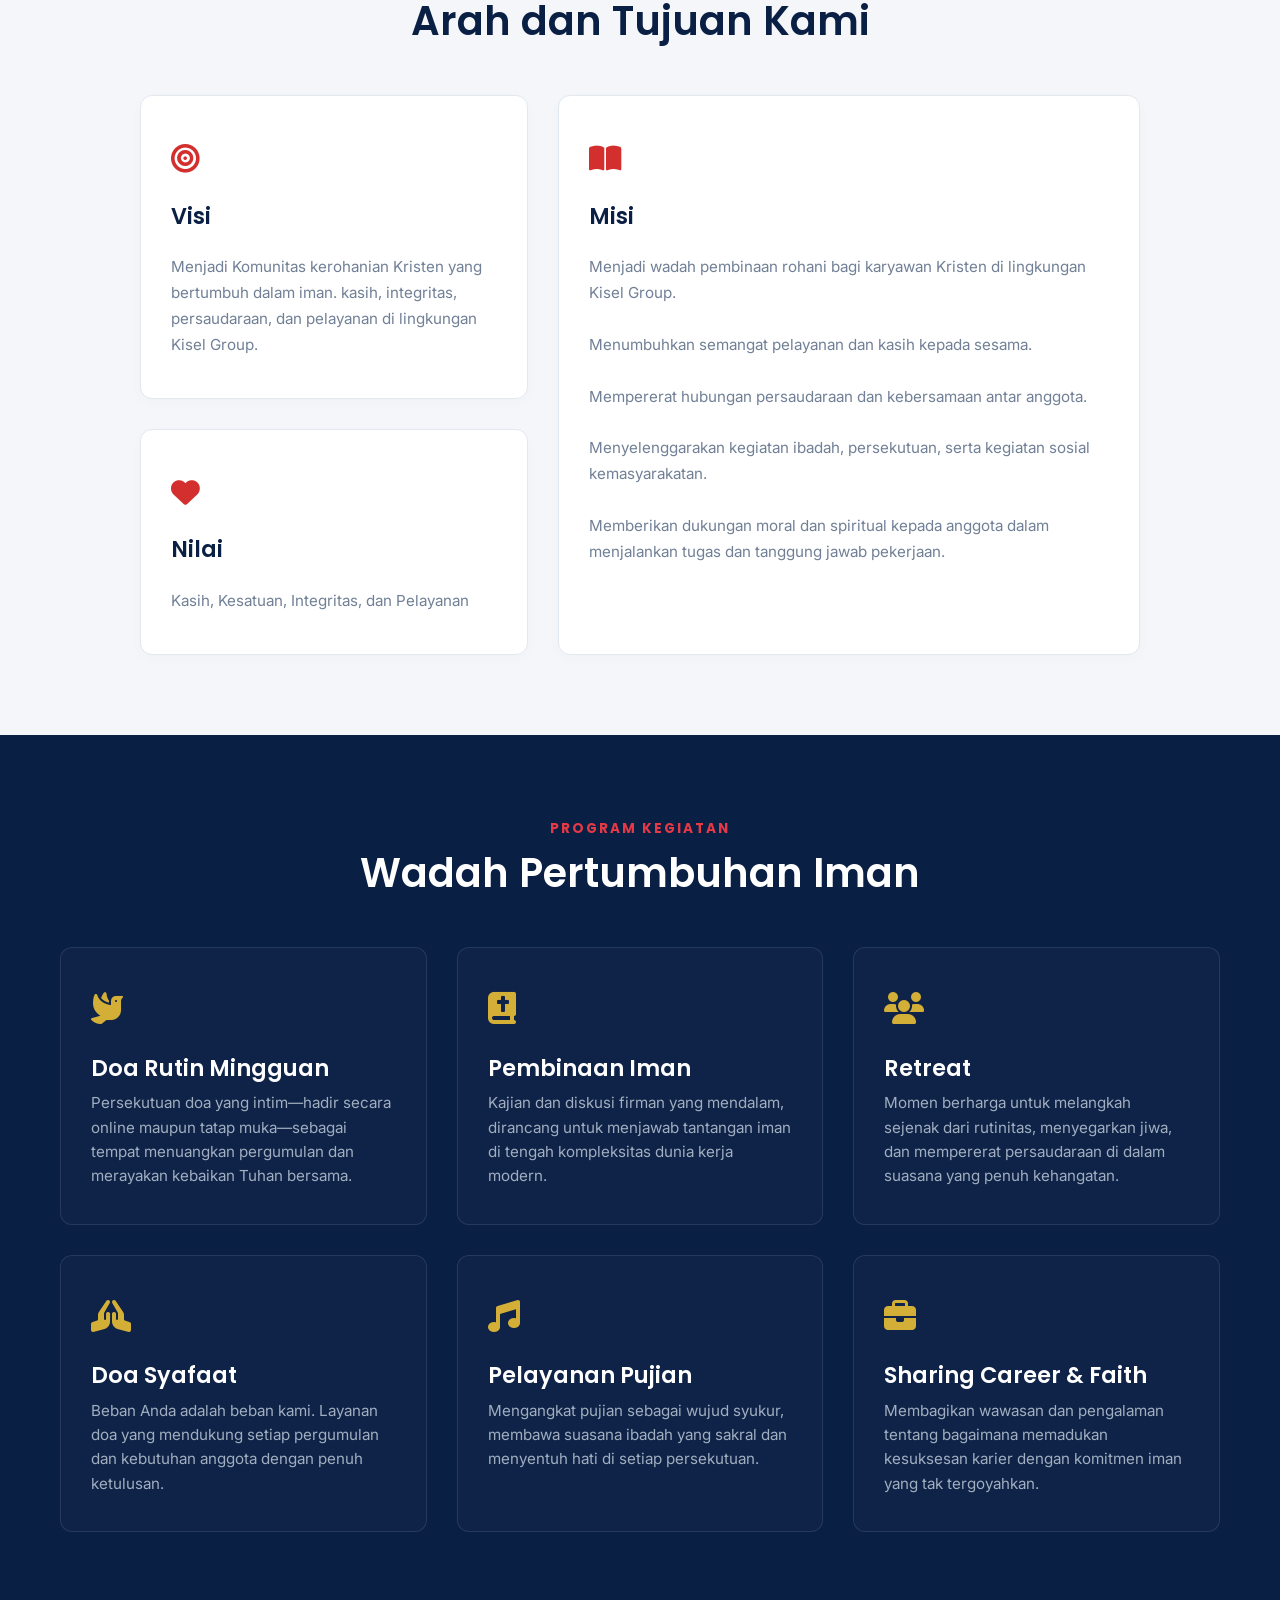
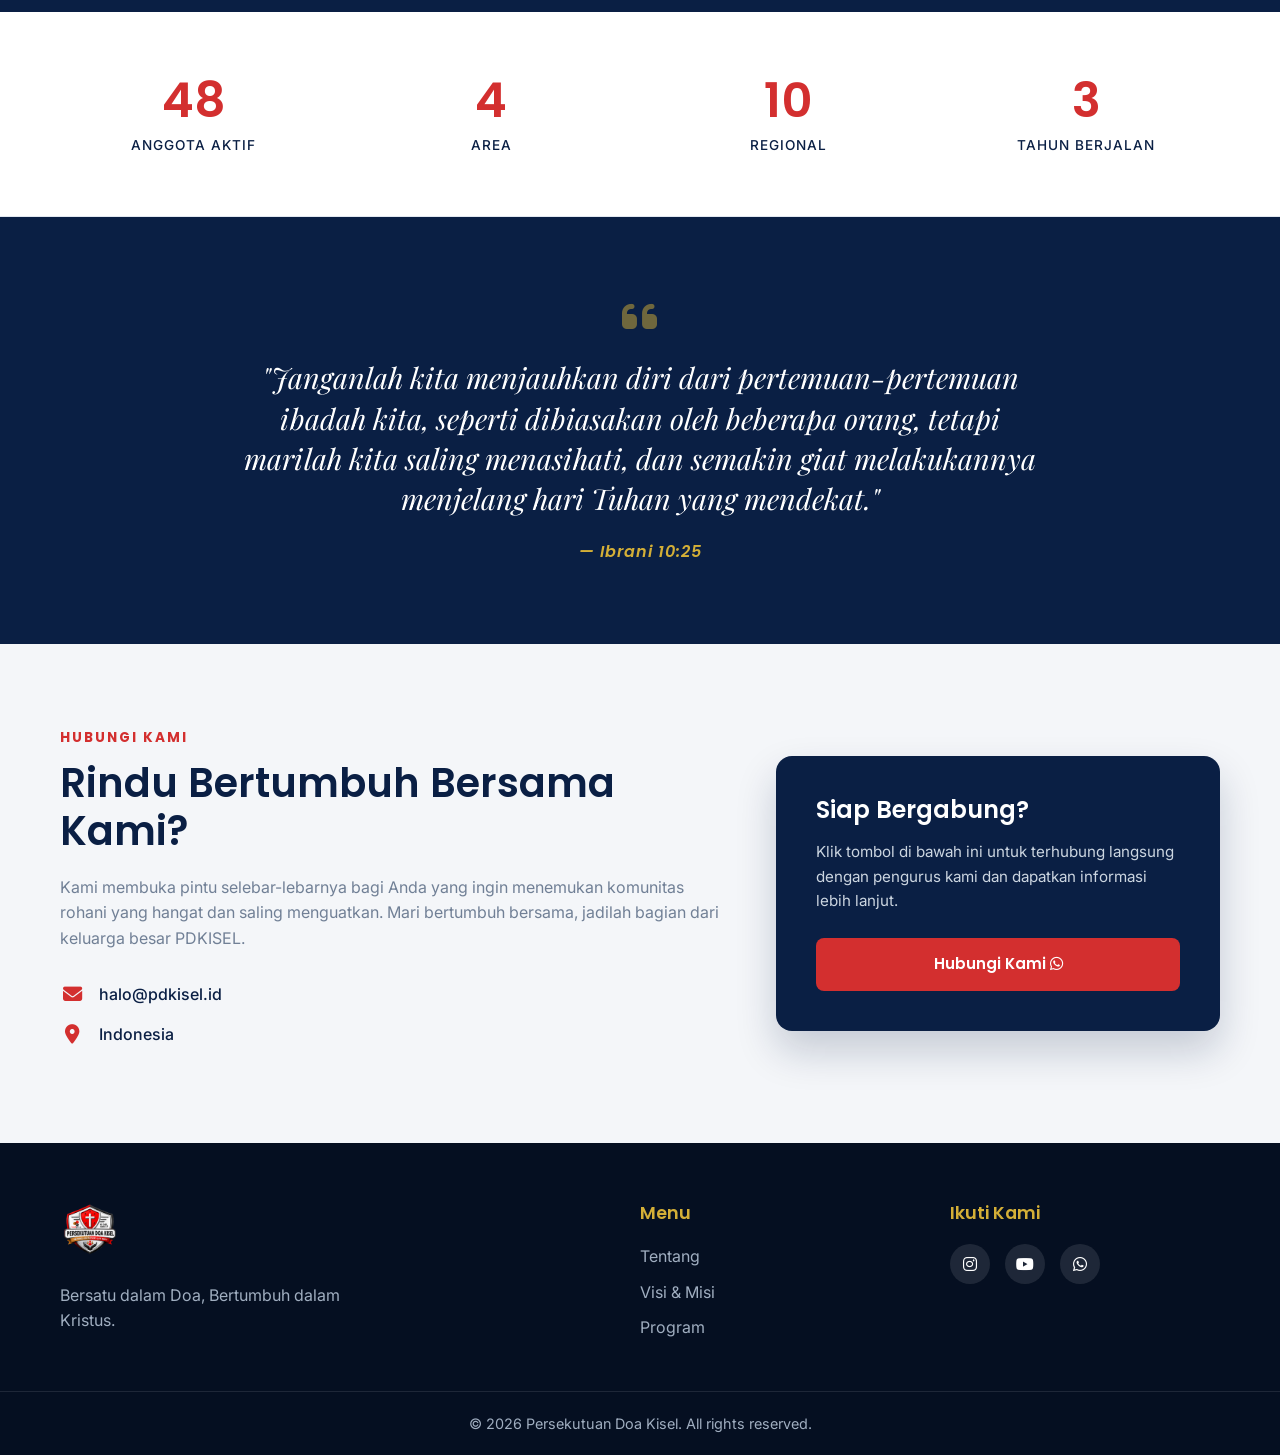
==== commit e09d075b: "Update index.html" ====
--- a/index.html
+++ b/index.html
@@ -3,18 +3,22 @@
 <head>
     <meta charset="UTF-8">
     <meta name="viewport" content="width=device-width, initial-scale=1.0">
+    
+    <!-- Favicon Standar & Apple Touch Icon -->
     <link rel="icon" type="image/png" href="assets/images/logo-pdkisel.png">
-    <!-- Favicon Standar -->
-    <link rel="icon" type="image/png" href="assets/images/logo-pdkisel.png">
-    <!-- Apple Touch Icon (Untuk iPhone/iPad/Mobile Preview) -->
     <link rel="apple-touch-icon" href="assets/images/logo-pdkisel.png">
+    
     <title>Persekutuan Doa Kisel (PDKISEL) - Serving Him in Every Life Duty</title>
+    
     <!-- Meta Tags untuk Preview WhatsApp -->
     <meta property="og:title" content="Persekutuan Doa Kisel (PDKISEL)">
     <meta property="og:description" content="Wadah bagi karyawan Kristen di lingkungan KISEL seluruh Indonesia untuk bertumbuh, saling menguatkan, dan melayani bersama.">
     <meta property="og:url" content="https://pdkisel.id">
     <meta property="og:image" content="https://pdkisel.id/assets/images/logo-pdkisel.png">
+    
+    <!-- Meta Description Standar -->
     <meta name="description" content="Wadah bagi karyawan Kristen di lingkungan KISEL seluruh Indonesia untuk bertumbuh, saling menguatkan, dan melayani bersama.">
+    
     <!-- Google Fonts -->
     <link rel="preconnect" href="https://fonts.googleapis.com">
     <link rel="preconnect" href="https://fonts.gstatic.com" crossorigin>
@@ -28,6 +32,46 @@
     
     <!-- Link ke CSS KHUSUS VISI & MISI -->
     <link rel="stylesheet" href="assets/css/visi-misi.css">
+
+    <!-- CSS Khusus untuk Background Hero & Tombol WhatsApp -->
+    <style>
+        /* Background Hero Elegan */
+        .hero {
+            background: linear-gradient(rgba(10, 31, 68, 0.85), rgba(10, 31, 68, 0.9)), 
+                        url('https://images.unsplash.com/photo-1511632765486-a01980e01a18?ixlib=rb-4.0.3&auto=format&fit=crop&w=1920&q=80') !important;
+            background-size: cover !important;
+            background-position: center !important;
+            background-attachment: fixed !important;
+            background-repeat: no-repeat !important;
+        }
+
+        /* Tombol WhatsApp Khusus di Bagian Kontak */
+        .btn-wa-custom {
+            background-color: #25D366;
+            color: #FFFFFF;
+            text-decoration: none;
+            padding: 10px 20px;
+            border-radius: 8px;
+            display: inline-flex;
+            align-items: center;
+            gap: 10px;
+            font-weight: 600;
+            font-family: var(--font-heading);
+            font-size: 0.9rem;
+            transition: all 0.3s ease;
+            border: none;
+            margin-bottom: 15px;
+        }
+        .btn-wa-custom:hover {
+            background-color: #128C7E;
+            transform: translateY(-2px);
+            box-shadow: 0 4px 12px rgba(37, 211, 102, 0.3);
+        }
+        .btn-wa-custom i {
+            font-size: 1.3rem;
+            color: #FFFFFF;
+        }
+    </style>
 </head>
 <body>
 
